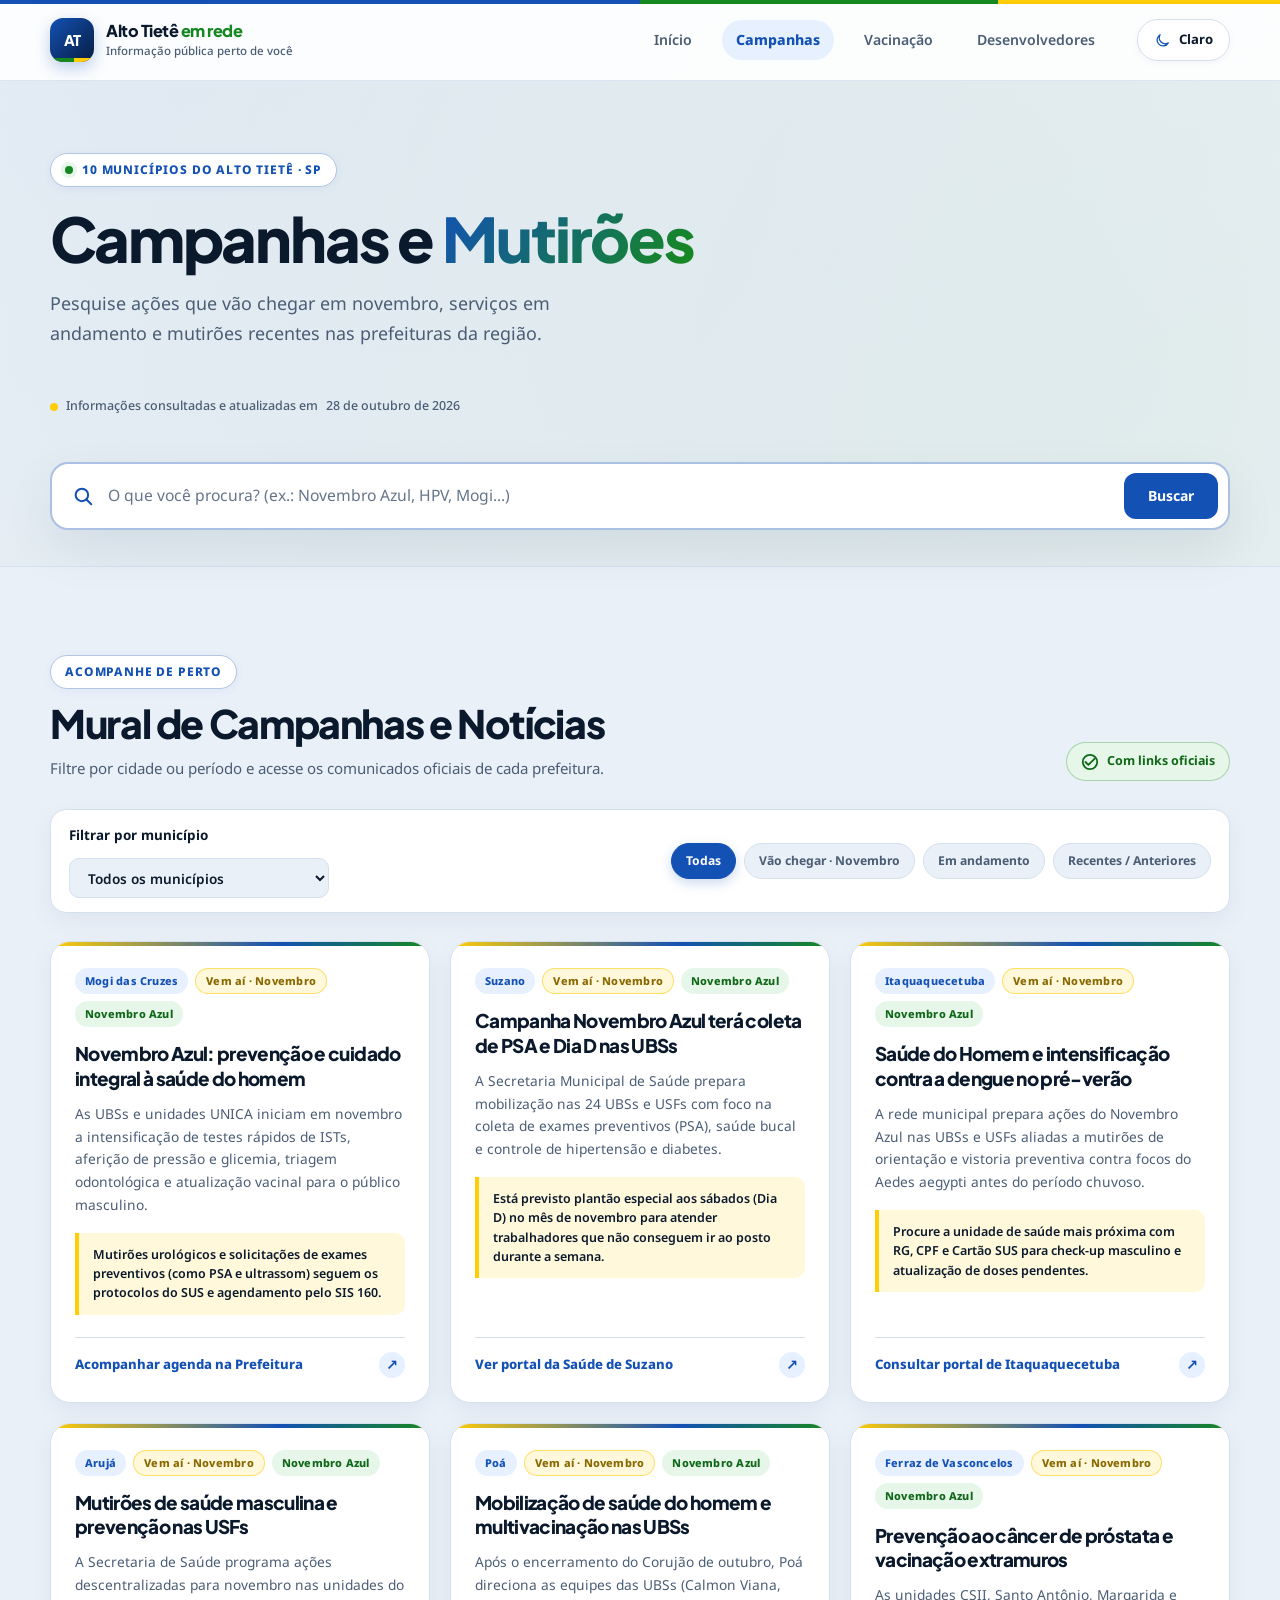
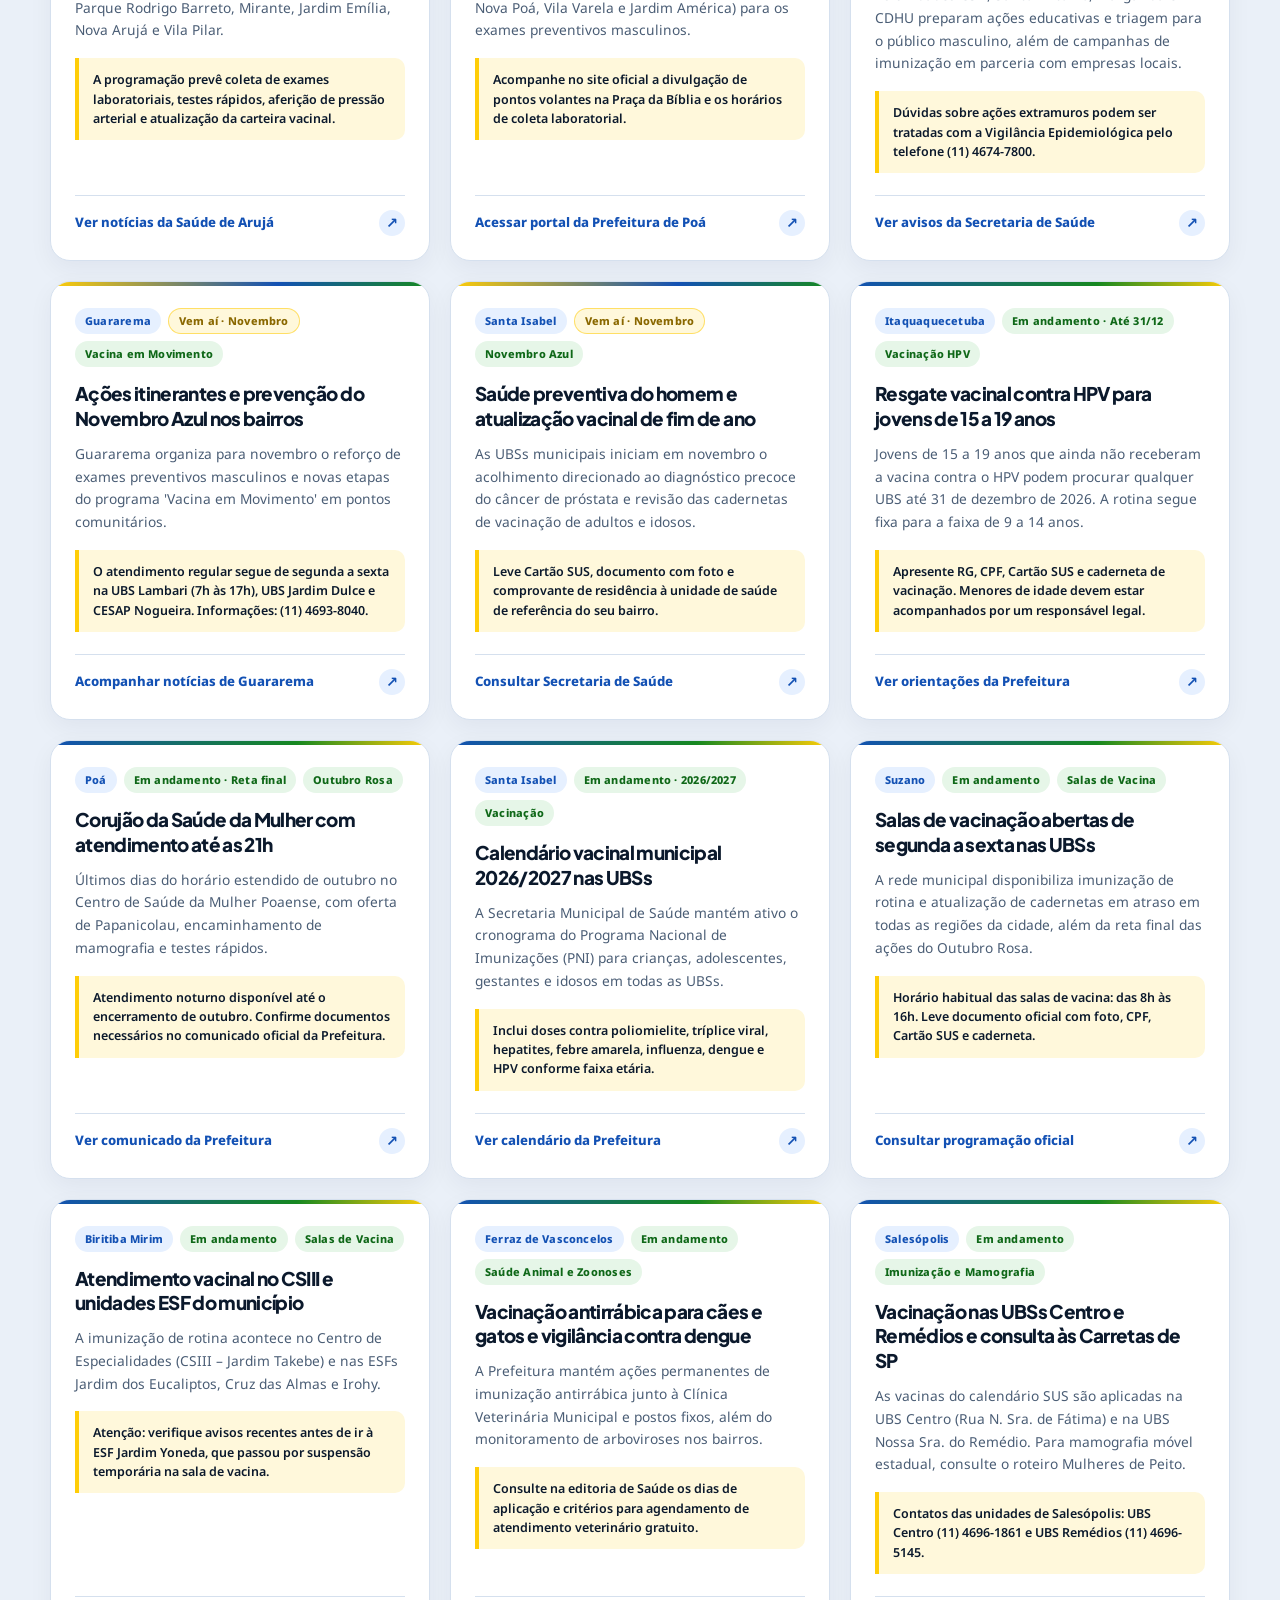
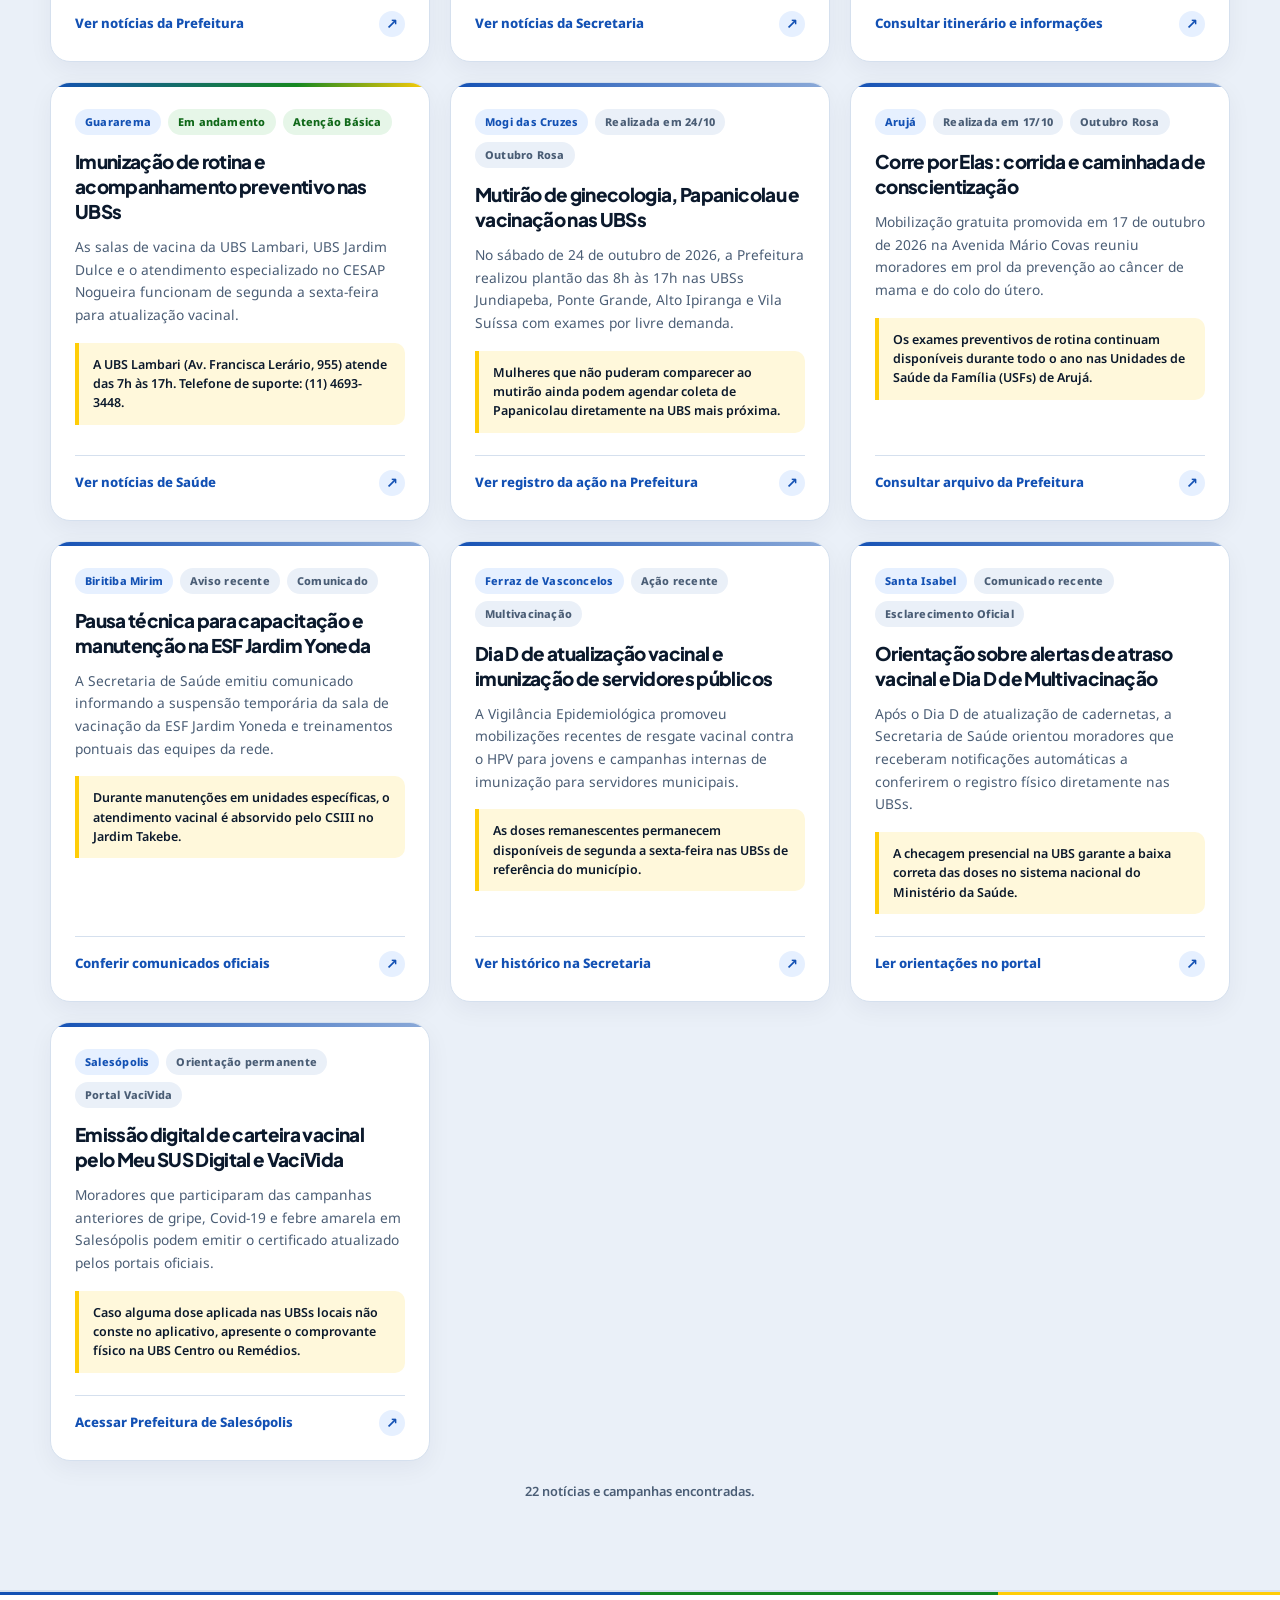
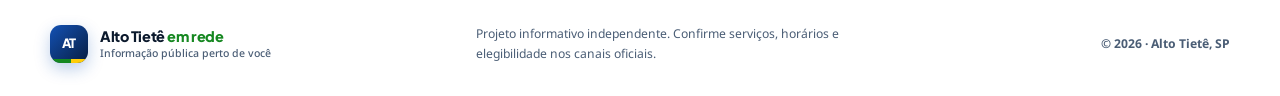
==== campanhas.html @ 2477c033 "Melhorias no projeto de estrutura, visual e responsividade." ====
<!DOCTYPE html>
<html lang="pt-BR">
<head>
    <meta charset="UTF-8">
    <meta name="viewport" content="width=device-width, initial-scale=1.0">
    <meta name="theme-color" content="#0c326f">
    <meta name="description" content="Consulte campanhas de saúde, mutirões, Novembro Azul, Outubro Rosa e serviços públicos nos 10 municípios do Alto Tietê.">
    <meta property="og:type" content="website">
    <meta property="og:locale" content="pt_BR">
    <meta property="og:site_name" content="Alto Tietê em Rede">
    <meta property="og:title" content="Campanhas e Mutirões | Alto Tietê em Rede">
    <meta property="og:description" content="Consulte campanhas de saúde, mutirões, Novembro Azul, Outubro Rosa e serviços públicos nos 10 municípios do Alto Tietê.">
    <meta name="twitter:card" content="summary">
    <title>Campanhas | Alto Tietê em Rede</title>
    <link rel="icon" type="image/svg+xml" href="favicon.svg">
    <link rel="preconnect" href="https://fonts.googleapis.com">
    <link rel="preconnect" href="https://fonts.gstatic.com" crossorigin>
    <link href="https://fonts.googleapis.com/css2?family=Noto+Sans:wght@400;500;600;700&family=Plus+Jakarta+Sans:wght@600;700;800&display=swap" rel="stylesheet">
    <link rel="stylesheet" href="styles.css">
    <script src="script.js" defer></script>
</head>
<body>
    <a class="skip-link" href="#conteudo">Pular para o conteúdo</a>
    <header class="site-header">
        <div class="header-inner page-width">
            <a class="brand" href="index.html" aria-label="Alto Tietê em Rede, página inicial">
                <span class="brand-mark" aria-hidden="true">AT</span>
                <span class="brand-copy">
                    <strong>Alto Tietê <span>em rede</span></strong>
                    <small>Informação pública perto de você</small>
                </span>
            </a>

            <nav class="main-nav" aria-label="Navegação principal">
                <a href="index.html">Início</a>
                <a href="campanhas.html" class="is-current" aria-current="page">Campanhas</a>
                <a href="vacinacao.html">Vacinação</a>
                <a href="desenvolvedores.html">Desenvolvedores</a>
            </nav>

            <button class="theme-toggle" id="theme-toggle" type="button" aria-label="Ativar tema escuro">
                <svg class="theme-icon theme-icon--moon" viewBox="0 0 24 24" aria-hidden="true">
                    <path d="M20.2 15.4A8.5 8.5 0 0 1 8.6 3.8 8.5 8.5 0 1 0 20.2 15.4Z"></path>
                </svg>
                <svg class="theme-icon theme-icon--sun" viewBox="0 0 24 24" aria-hidden="true">
                    <circle cx="12" cy="12" r="4"></circle>
                    <path d="M12 2v2m0 16v2M4.93 4.93l1.42 1.42m11.3 11.3 1.42 1.42M2 12h2m16 0h2M4.93 19.07l1.42-1.42m11.3-11.3 1.42-1.42"></path>
                </svg>
                <span class="theme-toggle__label">Tema</span>
            </button>
        </div>
    </header>

    <main id="conteudo">
        <section class="dev-hero page-width" aria-labelledby="campaigns-page-title">
            <div class="dev-hero__inner">
                <p class="eyebrow"><span class="status-dot"></span> 10 Municípios do Alto Tietê · SP</p>
                <h1 id="campaigns-page-title">Campanhas e <span>Mutirões</span></h1>
                <p class="hero-description">
                    Pesquise ações que vão chegar em novembro, serviços em andamento e mutirões recentes nas prefeituras da região.
                </p>
                <p class="source-date">Informações consultadas e atualizadas em <time datetime="2026-10-28">28 de outubro de 2026</time></p>
            </div>
        </section>

        <section class="search-section page-width" aria-label="Buscar campanhas e serviços">
            <form class="search-form" id="campaign-search-form" role="search">
                <label class="sr-only" for="campaign-search">O que você procura?</label>
                <span class="search-form__icon" aria-hidden="true">
                    <svg viewBox="0 0 24 24">
                        <circle cx="10.8" cy="10.8" r="6.8"></circle>
                        <path d="m16 16 5 5"></path>
                    </svg>
                </span>
                <input id="campaign-search" name="q" type="search" placeholder="O que você procura? (ex.: Novembro Azul, HPV, Mogi...)" autocomplete="off">
                <button type="submit">Buscar</button>
            </form>
        </section>

        <section class="campaigns-section" id="campanhas" aria-labelledby="campaigns-title">
            <div class="page-width">
                <header class="section-heading">
                    <div>
                        <p class="eyebrow">Acompanhe de perto</p>
                        <h2 id="campaigns-title">Mural de Campanhas e Notícias</h2>
                        <p class="section-description">Filtre por cidade ou período e acesse os comunicados oficiais de cada prefeitura.</p>
                    </div>
                    <span class="verified-note">
                        <svg viewBox="0 0 20 20" aria-hidden="true"><path d="m5 10 3.2 3.2L15.5 6"></path><circle cx="10" cy="10" r="8"></circle></svg>
                        Com links oficiais
                    </span>
                </header>

                <div class="city-filter">
                    <div class="city-filter__select-group">
                        <label for="city-filter">Filtrar por município</label>
                        <select id="city-filter" name="municipio">
                            <option value="todas">Todos os municípios</option>
                            <option value="aruja">Arujá</option>
                            <option value="biritiba">Biritiba Mirim</option>
                            <option value="ferraz">Ferraz de Vasconcelos</option>
                            <option value="guararema">Guararema</option>
                            <option value="itaqua">Itaquaquecetuba</option>
                            <option value="mogi">Mogi das Cruzes</option>
                            <option value="poa">Poá</option>
                            <option value="salesopolis">Salesópolis</option>
                            <option value="santa-isabel">Santa Isabel</option>
                            <option value="suzano">Suzano</option>
                        </select>
                    </div>

                    <div class="status-filter" role="group" aria-label="Filtrar por período da notícia">
                        <button type="button" class="status-pill is-active" data-status="todas" aria-pressed="true">Todas</button>
                        <button type="button" class="status-pill" data-status="proxima" aria-pressed="false">Vão chegar · Novembro</button>
                        <button type="button" class="status-pill" data-status="vigente" aria-pressed="false">Em andamento</button>
                        <button type="button" class="status-pill" data-status="recente" aria-pressed="false">Recentes / Anteriores</button>
                    </div>
                </div>

                <div class="campaign-grid" id="campaign-grid" aria-live="polite"></div>
                <p class="results-count" id="results-count" aria-live="polite"></p>
            </div>
        </section>
    </main>

    <footer class="site-footer">
        <div class="page-width footer-inner">
            <a class="brand brand--footer" href="index.html" aria-label="Alto Tietê em Rede, início">
                <span class="brand-mark" aria-hidden="true">AT</span>
                <span class="brand-copy">
                    <strong>Alto Tietê <span>em rede</span></strong>
                    <small>Informação pública perto de você</small>
                </span>
            </a>
            <p>Projeto informativo independente. Confirme serviços, horários e elegibilidade nos canais oficiais.</p>
            <span class="footer-year">© 2026 · Alto Tietê, SP</span>
        </div>
    </footer>
</body>
</html>
---- styles.css ----
:root {
    color-scheme: light;
    /* Paleta Gov.br + Cores do Brasil (Modo Claro) */
    --page: #f4f7fb;
    --surface: #ffffff;
    --surface-soft: #eaf0f8;
    --surface-tint: #edf4fc;
    --text: #0b192c;
    --muted: #4a5d75;
    --line: #d5e0ee;

    /* Azul Gov.br / Brasil */
    --brand: #1351b4;
    --brand-strong: #071d41;
    --brand-hover: #0c326f;
    --brand-soft: #e6f0ff;

    /* Verde Brasil */
    --success: #168821;
    --success-strong: #0f6818;
    --success-soft: #e6f6e8;

    /* Amarelo-Ouro Brasil */
    --accent: #ffcd07;
    --accent-strong: #d9ac00;
    --accent-soft: #fff8db;

    --shadow: 0 20px 50px rgba(7, 29, 65, 0.08);
    --small-shadow: 0 8px 24px rgba(7, 29, 65, 0.05);
    --card-hover-shadow: 0 18px 38px rgba(19, 81, 180, 0.13);
    --radius: 20px;
    --radius-sm: 12px;
}

:root[data-theme="dark"] {
    color-scheme: dark;
    /* Paleta Gov.br + Cores do Brasil (Modo Escuro) */
    --page: #071120;
    --surface: #0e1e36;
    --surface-soft: #132744;
    --surface-tint: #152c4e;
    --text: #f0f5fc;
    --muted: #a9bbd3;
    --line: #233b5e;

    --brand: #6ca6ff;
    --brand-strong: #cfe2ff;
    --brand-hover: #8bb8ff;
    --brand-soft: #19335a;

    --success: #4ade80;
    --success-strong: #86efac;
    --success-soft: #133926;

    --accent: #ffd83d;
    --accent-strong: #ffe57f;
    --accent-soft: #382f10;

    --shadow: 0 22px 55px rgba(0, 0, 0, 0.38);
    --small-shadow: 0 10px 28px rgba(0, 0, 0, 0.25);
    --card-hover-shadow: 0 18px 40px rgba(0, 0, 0, 0.45);
}

@media (prefers-color-scheme: dark) {
    :root:not([data-theme="light"]) {
        color-scheme: dark;
        --page: #071120;
        --surface: #0e1e36;
        --surface-soft: #132744;
        --surface-tint: #152c4e;
        --text: #f0f5fc;
        --muted: #a9bbd3;
        --line: #233b5e;

        --brand: #6ca6ff;
        --brand-strong: #cfe2ff;
        --brand-hover: #8bb8ff;
        --brand-soft: #19335a;

        --success: #4ade80;
        --success-strong: #86efac;
        --success-soft: #133926;

        --accent: #ffd83d;
        --accent-strong: #ffe57f;
        --accent-soft: #382f10;

        --shadow: 0 22px 55px rgba(0, 0, 0, 0.38);
        --small-shadow: 0 10px 28px rgba(0, 0, 0, 0.25);
        --card-hover-shadow: 0 18px 40px rgba(0, 0, 0, 0.45);
    }
}

* {
    box-sizing: border-box;
}

html {
    scroll-behavior: smooth;
    scroll-padding-top: 6rem;
}

body {
    margin: 0;
    background:
        radial-gradient(circle at 12% 0%, color-mix(in srgb, var(--brand) 7%, transparent), transparent 38%),
        radial-gradient(circle at 88% 8%, color-mix(in srgb, var(--success) 6%, transparent), transparent 34%),
        var(--page);
    color: var(--text);
    font-family: "Noto Sans", system-ui, -apple-system, BlinkMacSystemFont, "Segoe UI", sans-serif;
    line-height: 1.65;
    transition: background-color 0.25s ease, color 0.25s ease;
}

button,
a {
    -webkit-tap-highlight-color: transparent;
}

a {
    color: inherit;
    text-decoration: none;
}

button,
input,
select {
    font: inherit;
}

a:focus-visible,
button:focus-visible,
select:focus-visible,
input:focus-visible {
    outline: 3px solid var(--accent);
    outline-offset: 3px;
}

.sr-only {
    position: absolute;
    width: 1px;
    height: 1px;
    padding: 0;
    margin: -1px;
    overflow: hidden;
    clip: rect(0, 0, 0, 0);
    white-space: nowrap;
    border: 0;
}

.page-width {
    width: min(1180px, calc(100% - 48px));
    margin-inline: auto;
}

.skip-link {
    position: fixed;
    top: 14px;
    left: 14px;
    z-index: 100;
    padding: 10px 16px;
    transform: translateY(-180%);
    border-radius: 10px;
    background: var(--brand);
    color: #ffffff;
    font-weight: 700;
    box-shadow: var(--small-shadow);
    transition: transform 0.2s ease;
}

.skip-link:focus {
    transform: translateY(0);
}

/* ==========================================================================
   CABEÇALHO INSTITUCIONAL MODERNO (PADRÃO GOV.BR + CORES DO BRASIL)
   ========================================================================== */
.site-header {
    position: sticky;
    top: 0;
    z-index: 30;
    border-bottom: 1px solid color-mix(in srgb, var(--line) 85%, transparent);
    background: color-mix(in srgb, var(--surface) 88%, transparent);
    backdrop-filter: blur(16px);
}

.site-header::before {
    position: absolute;
    inset: 0 0 auto;
    height: 4px;
    background: linear-gradient(
        90deg,
        #1351b4 0%,
        #1351b4 50%,
        #168821 50%,
        #168821 78%,
        #ffcd07 78%,
        #ffcd07 100%
    );
    content: "";
}

.header-inner {
    min-height: 80px;
    display: flex;
    align-items: center;
    justify-content: space-between;
    gap: 28px;
}

.brand {
    display: inline-flex;
    align-items: center;
    gap: 12px;
    flex: 0 0 auto;
}

.brand-mark {
    position: relative;
    display: grid;
    width: 44px;
    height: 44px;
    place-items: center;
    border-radius: 13px;
    background: linear-gradient(135deg, #1351b4 0%, #071d41 100%);
    color: #ffffff;
    font-family: "Plus Jakarta Sans", "Noto Sans", sans-serif;
    font-size: 0.92rem;
    font-weight: 800;
    letter-spacing: -0.05em;
    box-shadow: 0 6px 16px rgba(19, 81, 180, 0.28);
    overflow: hidden;
}

.brand-mark::after {
    position: absolute;
    inset: auto 0 0 0;
    height: 4px;
    background: linear-gradient(90deg, #168821 0 55%, #ffcd07 55% 100%);
    content: "";
}

.brand-copy {
    display: grid;
    line-height: 1.28;
}

.brand-copy strong {
    font-family: "Plus Jakarta Sans", "Noto Sans", sans-serif;
    font-size: 1.02rem;
    font-weight: 800;
    letter-spacing: -0.03em;
    color: var(--text);
}

.brand-copy strong span {
    color: var(--success);
}

.brand-copy small {
    margin-top: 2px;
    color: var(--muted);
    font-size: 0.72rem;
    font-weight: 500;
}

.main-nav {
    display: flex;
    align-items: center;
    justify-content: center;
    gap: clamp(8px, 2vw, 16px);
    margin-left: auto;
}

.main-nav a {
    padding: 8px 14px;
    border-radius: 999px;
    color: var(--muted);
    font-size: 0.88rem;
    font-weight: 600;
    transition: color 0.2s ease, background-color 0.2s ease;
}

.main-nav a:hover {
    color: var(--brand);
    background: var(--brand-soft);
}

.theme-toggle {
    display: inline-flex;
    align-items: center;
    justify-content: center;
    gap: 8px;
    min-height: 42px;
    padding: 0 16px;
    border: 1px solid var(--line);
    border-radius: 999px;
    background: var(--surface);
    color: var(--text);
    cursor: pointer;
    font-size: 0.82rem;
    font-weight: 700;
    box-shadow: 0 2px 8px rgba(7, 29, 65, 0.04);
    transition: border-color 0.2s ease, transform 0.2s ease, background-color 0.2s ease;
}

.theme-toggle:hover {
    transform: translateY(-1px);
    border-color: var(--brand);
    background: var(--brand-soft);
}

.theme-icon {
    width: 17px;
    height: 17px;
    fill: none;
    stroke: currentColor;
    stroke-linecap: round;
    stroke-linejoin: round;
    stroke-width: 1.8;
}

.theme-icon--sun {
    display: none;
    color: var(--accent);
}

.theme-icon--moon {
    color: var(--brand);
}

:root[data-theme="dark"] .theme-icon--sun {
    display: block;
}

:root[data-theme="dark"] .theme-icon--moon {
    display: none;
}

@media (prefers-color-scheme: dark) {
    :root:not([data-theme="light"]) .theme-icon--sun {
        display: block;
    }

    :root:not([data-theme="light"]) .theme-icon--moon {
        display: none;
    }
}

/* ==========================================================================
   HERO E PAINEL REGIONAL INTERATIVO
   ========================================================================== */
.hero {
    display: grid;
    grid-template-columns: minmax(0, 1.12fr) minmax(340px, 0.88fr);
    align-items: center;
    gap: clamp(36px, 6vw, 76px);
    padding-block: clamp(48px, 7vw, 84px) clamp(36px, 5vw, 56px);
}

.hero-copy {
    max-width: 640px;
}

.eyebrow {
    display: inline-flex;
    align-items: center;
    gap: 9px;
    margin: 0 0 18px;
    padding: 6px 14px;
    border: 1px solid color-mix(in srgb, var(--brand) 18%, var(--line));
    border-radius: 999px;
    background: var(--surface);
    color: var(--brand);
    font-size: 0.75rem;
    font-weight: 800;
    letter-spacing: 0.07em;
    text-transform: uppercase;
    box-shadow: 0 2px 10px rgba(19, 81, 180, 0.06);
}

.status-dot {
    width: 8px;
    height: 8px;
    flex: 0 0 auto;
    border-radius: 50%;
    background: var(--success);
    box-shadow: 0 0 0 4px var(--success-soft);
}

h1,
h2,
h3,
p {
    margin-top: 0;
}

h1,
h2,
h3 {
    font-family: "Plus Jakarta Sans", "Noto Sans", sans-serif;
    letter-spacing: -0.035em;
}

h1 {
    max-width: 650px;
    margin-bottom: 18px;
    font-size: clamp(2.35rem, 4.8vw, 3.85rem);
    font-weight: 800;
    line-height: 1.08;
    color: var(--text);
}

h1 span {
    background: linear-gradient(125deg, var(--brand) 0%, var(--success) 95%);
    -webkit-background-clip: text;
    background-clip: text;
    color: transparent;
}

.hero-description {
    max-width: 560px;
    margin-bottom: 28px;
    color: var(--muted);
    font-size: clamp(1rem, 1.4vw, 1.12rem);
    line-height: 1.65;
}

.hero-actions {
    display: flex;
    flex-wrap: wrap;
    align-items: center;
    gap: 14px;
}

.button {
    display: inline-flex;
    min-height: 48px;
    align-items: center;
    justify-content: center;
    gap: 10px;
    padding: 0 22px;
    border-radius: 999px;
    font-size: 0.9rem;
    font-weight: 700;
    transition: transform 0.2s ease, background-color 0.2s ease, box-shadow 0.2s ease, border-color 0.2s ease;
}

.button:hover {
    transform: translateY(-2px);
}

.button--primary {
    background: linear-gradient(135deg, #1351b4 0%, #0c326f 100%);
    color: #ffffff;
    box-shadow: 0 10px 24px rgba(19, 81, 180, 0.25);
}

.button--primary:hover {
    background: linear-gradient(135deg, #0c326f 0%, #071d41 100%);
    box-shadow: 0 14px 28px rgba(19, 81, 180, 0.34);
}

.button--secondary {
    border: 1px solid var(--line);
    background: var(--surface);
    color: var(--brand);
}

.button--secondary:hover {
    border-color: var(--brand);
    background: var(--brand-soft);
}

.button svg,
.text-link svg {
    width: 18px;
    height: 18px;
    fill: none;
    stroke: currentColor;
    stroke-linecap: round;
    stroke-linejoin: round;
    stroke-width: 2;
}

.source-date {
    display: inline-flex;
    align-items: center;
    gap: 8px;
    margin: 20px 0 0;
    color: var(--muted);
    font-size: 0.78rem;
    font-weight: 500;
}

.source-date::before {
    width: 8px;
    height: 8px;
    border-radius: 50%;
    background: var(--accent);
    content: "";
}

.hero-panel {
    position: relative;
    isolation: isolate;
    overflow: hidden;
    padding: clamp(24px, 3.5vw, 34px);
    border: 1px solid color-mix(in srgb, var(--brand) 20%, var(--line));
    border-radius: 26px;
    background:
        radial-gradient(ellipse at 100% 0%, color-mix(in srgb, var(--brand) 14%, transparent), transparent 55%),
        radial-gradient(ellipse at 0% 100%, color-mix(in srgb, var(--success) 12%, transparent), transparent 50%),
        var(--surface);
    box-shadow: var(--shadow);
}

.hero-panel::before {
    position: absolute;
    inset: 0 0 auto;
    height: 5px;
    background: linear-gradient(90deg, #1351b4 0 45%, #168821 45% 75%, #ffcd07 75% 100%);
    content: "";
}

.hero-panel__top {
    display: flex;
    align-items: center;
    justify-content: space-between;
    gap: 14px;
}

.panel-icon,
.reminder-icon {
    display: grid;
    width: 46px;
    height: 46px;
    flex: 0 0 auto;
    place-items: center;
    border-radius: 14px;
    background: var(--brand-soft);
    color: var(--brand);
}

.panel-icon svg,
.reminder-icon svg {
    width: 22px;
    height: 22px;
    fill: none;
    stroke: currentColor;
    stroke-linecap: round;
    stroke-linejoin: round;
    stroke-width: 1.8;
}

.live-label {
    display: inline-flex;
    align-items: center;
    gap: 8px;
    padding: 5px 12px;
    border-radius: 999px;
    background: var(--success-soft);
    color: var(--success-strong);
    font-size: 0.73rem;
    font-weight: 700;
}

:root[data-theme="dark"] .live-label {
    color: var(--success);
}

@media (prefers-color-scheme: dark) {
    :root:not([data-theme="light"]) .live-label {
        color: var(--success);
    }
}

.live-label .status-dot {
    width: 7px;
    height: 7px;
    box-shadow: none;
}

.hero-panel__title {
    margin: 22px 0 6px;
    font-family: "Plus Jakarta Sans", "Noto Sans", sans-serif;
    font-size: 1.42rem;
    font-weight: 800;
    letter-spacing: -0.03em;
}

.hero-panel__text {
    margin-bottom: 18px;
    color: var(--muted);
    font-size: 0.87rem;
    line-height: 1.55;
}

.region-tags {
    display: flex;
    flex-wrap: wrap;
    gap: 8px;
}

.region-tag {
    padding: 7px 13px;
    border: 1px solid var(--line);
    border-radius: 999px;
    background: var(--surface);
    color: var(--text);
    cursor: pointer;
    font-size: 0.74rem;
    font-weight: 700;
    transition: all 0.18s ease;
}

.region-tag:hover {
    border-color: var(--brand);
    background: var(--brand-soft);
    color: var(--brand);
    transform: translateY(-1px);
}

.region-tag.is-active {
    border-color: var(--brand);
    background: var(--brand);
    color: #ffffff;
    box-shadow: 0 4px 12px rgba(19, 81, 180, 0.25);
}

.hero-panel__footnote {
    margin: 18px 0 0;
    padding-top: 14px;
    border-top: 1px dashed var(--line);
    color: var(--muted);
    font-size: 0.73rem;
}

/* ==========================================================================
   BARRA DE BUSCA MODERNA (ESTILO PORTAL GOV.BR)
   ========================================================================== */
.search-section {
    position: relative;
    z-index: 5;
    margin-bottom: 36px;
}

.search-form {
    display: flex;
    align-items: center;
    gap: 12px;
    padding: 8px 10px 8px 20px;
    border: 2px solid color-mix(in srgb, var(--brand) 22%, var(--line));
    border-radius: 18px;
    background: var(--surface);
    box-shadow: var(--shadow);
    transition: border-color 0.2s ease, box-shadow 0.2s ease;
}

.search-form:focus-within {
    border-color: var(--brand);
    box-shadow: 0 12px 34px rgba(19, 81, 180, 0.16);
}

.search-form__icon {
    display: grid;
    place-items: center;
    color: var(--brand);
    flex: 0 0 auto;
}

.search-form__icon svg {
    width: 22px;
    height: 22px;
    fill: none;
    stroke: currentColor;
    stroke-linecap: round;
    stroke-width: 2.2;
}

.search-form input {
    width: 100%;
    min-width: 0;
    min-height: 48px;
    border: 0;
    outline: 0;
    background: transparent;
    color: var(--text);
    font-size: 0.98rem;
}

.search-form input::placeholder {
    color: var(--muted);
    opacity: 0.85;
}

.search-form button {
    display: inline-flex;
    align-items: center;
    justify-content: center;
    min-height: 46px;
    padding: 0 24px;
    border: 0;
    border-radius: 12px;
    background: var(--brand);
    color: #ffffff;
    cursor: pointer;
    font-size: 0.88rem;
    font-weight: 700;
    transition: background-color 0.2s ease, transform 0.2s ease;
}

.search-form button:hover {
    background: var(--brand-hover);
    transform: translateY(-1px);
}

/* ==========================================================================
   SEÇÃO DE CAMPANHAS E CARTÕES
   ========================================================================== */
.campaigns-section {
    padding-block: clamp(56px, 7vw, 88px);
    border-top: 1px solid var(--line);
    border-bottom: 1px solid var(--line);
    background: var(--surface-soft);
}

.section-heading {
    display: flex;
    align-items: flex-end;
    justify-content: space-between;
    gap: 28px;
    margin-bottom: 28px;
}

.section-heading .eyebrow,
.sources-inner .eyebrow,
.vaccine-copy .eyebrow {
    margin-bottom: 12px;
}

.section-heading h2,
.vaccine-copy h2,
.sources-inner h2 {
    margin-bottom: 10px;
    font-size: clamp(1.75rem, 3.4vw, 2.45rem);
    font-weight: 800;
    line-height: 1.16;
}

.section-description {
    max-width: 640px;
    margin-bottom: 0;
    color: var(--muted);
    font-size: 0.94rem;
}

.verified-note {
    display: inline-flex;
    align-items: center;
    gap: 8px;
    flex: 0 0 auto;
    padding: 8px 14px;
    border: 1px solid color-mix(in srgb, var(--success) 30%, transparent);
    border-radius: 999px;
    background: var(--success-soft);
    color: var(--success-strong);
    font-size: 0.78rem;
    font-weight: 700;
}

:root[data-theme="dark"] .verified-note {
    color: var(--success);
}

@media (prefers-color-scheme: dark) {
    :root:not([data-theme="light"]) .verified-note {
        color: var(--success);
    }
}

.verified-note svg {
    width: 18px;
    height: 18px;
    fill: none;
    stroke: currentColor;
    stroke-linecap: round;
    stroke-linejoin: round;
    stroke-width: 2;
}

.city-filter {
    display: flex;
    flex-wrap: wrap;
    align-items: center;
    justify-content: space-between;
    gap: 16px;
    margin-bottom: 28px;
    padding: 14px 18px;
    border: 1px solid var(--line);
    border-radius: 16px;
    background: var(--surface);
    box-shadow: var(--small-shadow);
}

.city-filter__select-group {
    display: flex;
    flex-wrap: wrap;
    align-items: center;
    gap: 12px;
}

.city-filter label {
    color: var(--text);
    font-size: 0.84rem;
    font-weight: 700;
}

.city-filter select {
    min-width: min(100%, 260px);
    min-height: 40px;
    padding: 0 36px 0 14px;
    border: 1px solid var(--line);
    border-radius: 10px;
    background: var(--surface-soft);
    color: var(--text);
    cursor: pointer;
    font-size: 0.85rem;
    font-weight: 600;
    transition: border-color 0.2s ease;
}

.city-filter select:hover {
    border-color: var(--brand);
}

.status-filter {
    display: flex;
    flex-wrap: wrap;
    align-items: center;
    gap: 8px;
}

.status-pill {
    display: inline-flex;
    align-items: center;
    min-height: 36px;
    padding: 0 14px;
    border: 1px solid var(--line);
    border-radius: 999px;
    background: var(--surface-soft);
    color: var(--muted);
    cursor: pointer;
    font-size: 0.76rem;
    font-weight: 700;
    transition: all 0.18s ease;
}

.status-pill:hover {
    border-color: var(--brand);
    color: var(--brand);
    background: var(--brand-soft);
}

.status-pill.is-active {
    border-color: var(--brand);
    background: var(--brand);
    color: #ffffff;
    box-shadow: 0 4px 12px rgba(19, 81, 180, 0.22);
}

.campaign-grid {
    display: grid;
    grid-template-columns: repeat(3, minmax(0, 1fr));
    align-items: stretch;
    gap: 20px;
}

.campaign-card {
    position: relative;
    overflow: hidden;
    display: flex;
    min-height: 100%;
    flex-direction: column;
    padding: 26px 24px 24px;
    border: 1px solid var(--line);
    border-radius: var(--radius);
    background: var(--surface);
    box-shadow: var(--small-shadow);
    animation: card-enter 0.24s ease both;
    transition: transform 0.22s ease, box-shadow 0.22s ease, border-color 0.22s ease;
}

.campaign-card::before {
    position: absolute;
    inset: 0 0 auto;
    height: 4px;
    background: linear-gradient(90deg, var(--brand) 0%, var(--success) 65%, var(--accent) 100%);
    content: "";
}

.campaign-card[data-status="proxima"]::before {
    background: linear-gradient(90deg, var(--accent) 0%, var(--brand) 60%, var(--success) 100%);
}

.campaign-card[data-status="recente"]::before {
    background: linear-gradient(90deg, var(--brand) 0%, color-mix(in srgb, var(--brand) 38%, var(--line)) 100%);
}

.campaign-card:hover {
    transform: translateY(-4px);
    border-color: color-mix(in srgb, var(--brand) 45%, var(--line));
    box-shadow: var(--card-hover-shadow);
}

@keyframes card-enter {
    from {
        opacity: 0;
        transform: translateY(8px);
    }

    to {
        opacity: 1;
        transform: translateY(0);
    }
}

.card-meta {
    display: flex;
    flex-wrap: wrap;
    align-items: center;
    gap: 7px;
    margin-bottom: 14px;
}

.card-city,
.card-category,
.card-status {
    display: inline-flex;
    align-items: center;
    min-height: 26px;
    padding: 0 10px;
    border-radius: 999px;
    font-size: 0.68rem;
    font-weight: 800;
    letter-spacing: 0.02em;
}

.card-city {
    background: var(--brand-soft);
    color: var(--brand);
}

.card-category--active {
    background: var(--success-soft);
    color: var(--success-strong);
}

:root[data-theme="dark"] .card-category--active {
    color: var(--success);
}

@media (prefers-color-scheme: dark) {
    :root:not([data-theme="light"]) .card-category--active {
        color: var(--success);
    }
}

.card-category--official {
    background: var(--surface-soft);
    color: var(--muted);
}

.card-status--proxima {
    background: var(--accent-soft);
    color: #8a6800;
    border: 1px solid color-mix(in srgb, var(--accent) 55%, transparent);
}

:root[data-theme="dark"] .card-status--proxima {
    color: var(--accent);
}

@media (prefers-color-scheme: dark) {
    :root:not([data-theme="light"]) .card-status--proxima {
        color: var(--accent);
    }
}

.card-status--vigente {
    background: var(--success-soft);
    color: var(--success-strong);
}

:root[data-theme="dark"] .card-status--vigente {
    color: var(--success);
}

@media (prefers-color-scheme: dark) {
    :root:not([data-theme="light"]) .card-status--vigente {
        color: var(--success);
    }
}

.card-status--recente {
    background: var(--surface-soft);
    color: var(--muted);
}

.campaign-card h3 {
    margin-bottom: 12px;
    color: var(--text);
    font-size: 1.18rem;
    font-weight: 800;
    line-height: 1.32;
}

.campaign-card__summary {
    margin-bottom: 16px;
    color: var(--muted);
    font-size: 0.86rem;
    line-height: 1.65;
}

.campaign-card__detail {
    margin: 0 0 22px;
    padding: 12px 14px;
    border-left: 4px solid var(--accent);
    border-radius: 0 10px 10px 0;
    background: var(--accent-soft);
    color: var(--text);
    font-size: 0.78rem;
    font-weight: 600;
    line-height: 1.55;
}

.campaign-card__link {
    display: inline-flex;
    align-items: center;
    justify-content: space-between;
    gap: 8px;
    width: 100%;
    margin-top: auto;
    padding-top: 14px;
    border-top: 1px solid var(--line);
    color: var(--brand);
    font-size: 0.82rem;
    font-weight: 800;
    transition: color 0.2s ease;
}

.campaign-card__link:hover {
    color: var(--brand-hover);
}

.campaign-card__link span {
    display: inline-grid;
    width: 26px;
    height: 26px;
    place-items: center;
    border-radius: 50%;
    background: var(--brand-soft);
    font-size: 0.9rem;
    transition: transform 0.2s ease, background-color 0.2s ease, color 0.2s ease;
}

.campaign-card:hover .campaign-card__link span {
    transform: translate(2px, -2px);
    background: var(--brand);
    color: #ffffff;
}

.results-count {
    margin: 20px 2px 0;
    color: var(--muted);
    font-size: 0.8rem;
    font-weight: 600;
    text-align: center;
}

/* ==========================================================================
   SEÇÃO DE VACINAÇÃO (DESTAQUE SUS / MINISTÉRIO DA SAÚDE)
   ========================================================================== */
.vaccine-section {
    display: grid;
    grid-template-columns: minmax(0, 1.1fr) minmax(300px, 0.9fr);
    align-items: center;
    gap: clamp(32px, 6vw, 72px);
    padding-block: clamp(64px, 8vw, 100px);
}

.vaccine-copy {
    max-width: 650px;
}

.vaccine-copy > p:not(.eyebrow) {
    max-width: 600px;
    margin-bottom: 24px;
    color: var(--muted);
    font-size: 0.96rem;
}

.text-link {
    display: inline-flex;
    align-items: center;
    gap: 10px;
    padding: 12px 20px;
    border-radius: 999px;
    background: var(--brand-soft);
    color: var(--brand);
    font-size: 0.86rem;
    font-weight: 800;
    transition: background-color 0.2s ease, color 0.2s ease, transform 0.2s ease;
}

.text-link:hover {
    background: var(--brand);
    color: #ffffff;
    transform: translateY(-2px);
}

.vaccine-reminder {
    position: relative;
    overflow: hidden;
    display: flex;
    align-items: flex-start;
    gap: 16px;
    padding: 28px 26px;
    border: 1px solid color-mix(in srgb, var(--success) 28%, var(--line));
    border-radius: 22px;
    background:
        radial-gradient(circle at 100% 0%, color-mix(in srgb, var(--accent) 18%, transparent), transparent 55%),
        var(--surface);
    box-shadow: var(--small-shadow);
}

.vaccine-reminder::before {
    position: absolute;
    inset: 0 auto 0 0;
    width: 5px;
    background: linear-gradient(180deg, #168821 0%, #ffcd07 55%, #1351b4 100%);
    content: "";
}

.vaccine-reminder .reminder-icon {
    background: var(--success-soft);
    color: var(--success);
}

.vaccine-reminder > div > strong {
    display: block;
    margin: 2px 0 8px;
    font-family: "Plus Jakarta Sans", "Noto Sans", sans-serif;
    font-size: 1.04rem;
    font-weight: 800;
    letter-spacing: -0.02em;
    color: var(--text);
}

.vaccine-reminder p {
    margin: 0;
    color: var(--muted);
    font-size: 0.86rem;
    line-height: 1.65;
}

.vaccine-reminder p strong {
    display: inline;
    color: var(--text);
    font-weight: 700;
}

.vaccine-checklist {
    margin: 10px 0 0;
    padding-left: 18px;
    color: var(--muted);
    font-size: 0.84rem;
    line-height: 1.6;
}

.vaccine-checklist li {
    margin-bottom: 4px;
}

.vaccine-checklist li strong {
    color: var(--text);
}

/* ==========================================================================
   FONTES OFICIAIS
   ========================================================================== */
.sources-section {
    padding-block: clamp(56px, 7vw, 88px);
    border-top: 1px solid var(--line);
    background: var(--surface-soft);
}

.sources-inner {
    display: grid;
    grid-template-columns: minmax(0, 0.82fr) minmax(320px, 1.18fr);
    align-items: start;
    gap: clamp(36px, 6vw, 76px);
}

.sources-inner h2 {
    max-width: 430px;
}

.source-links {
    display: grid;
    grid-template-columns: repeat(2, minmax(0, 1fr));
    gap: 12px;
}

.source-links a {
    display: flex;
    align-items: center;
    justify-content: space-between;
    gap: 14px;
    padding: 14px 16px;
    border: 1px solid var(--line);
    border-radius: 14px;
    background: var(--surface);
    color: var(--text);
    font-size: 0.81rem;
    font-weight: 700;
    box-shadow: 0 2px 8px rgba(7, 29, 65, 0.03);
    transition: border-color 0.2s ease, color 0.2s ease, transform 0.2s ease, box-shadow 0.2s ease;
}

.source-links a:hover {
    transform: translateY(-2px);
    border-color: var(--brand);
    color: var(--brand);
    box-shadow: var(--small-shadow);
}

.source-links a span {
    display: inline-grid;
    width: 24px;
    height: 24px;
    flex: 0 0 auto;
    place-items: center;
    border-radius: 50%;
    background: var(--brand-soft);
    color: var(--brand);
    font-size: 0.85rem;
    transition: background-color 0.2s ease, color 0.2s ease;
}

.source-links a:hover span {
    background: var(--brand);
    color: #ffffff;
}

/* ==========================================================================
   RODAPÉ
   ========================================================================== */
.site-footer {
    position: relative;
    padding-block: 32px;
    border-top: 1px solid var(--line);
    background: var(--surface);
}

.site-footer::before {
    position: absolute;
    inset: 0 0 auto;
    height: 3px;
    background: linear-gradient(90deg, #1351b4 0 50%, #168821 50% 78%, #ffcd07 78% 100%);
    content: "";
}

.footer-inner {
    display: flex;
    align-items: center;
    justify-content: space-between;
    gap: 24px;
}

.brand--footer .brand-mark {
    width: 38px;
    height: 38px;
    border-radius: 11px;
    font-size: 0.8rem;
}

.brand--footer .brand-copy strong {
    font-size: 0.9rem;
}

.brand--footer .brand-copy small {
    font-size: 0.66rem;
}

.footer-inner > p,
.footer-year {
    margin: 0;
    color: var(--muted);
    font-size: 0.76rem;
}

.footer-inner > p {
    max-width: 420px;
}

.footer-year {
    flex: 0 0 auto;
    font-weight: 700;
}

/* ==========================================================================
   PÁGINA DE DESENVOLVEDORES (EQUIPE DE 14 INTEGRANTES)
   ========================================================================== */
.main-nav a.is-current {
    background: var(--brand-soft);
    color: var(--brand);
    font-weight: 800;
}

.dev-hero {
    padding-block: clamp(44px, 6vw, 72px) clamp(28px, 4vw, 44px);
}

.dev-hero__inner {
    max-width: 720px;
}

.team-section {
    padding-block: clamp(48px, 6vw, 84px);
    border-top: 1px solid var(--line);
    background: var(--surface-soft);
}

.team-grid {
    display: grid;
    grid-template-columns: repeat(4, minmax(0, 1fr));
    align-items: stretch;
    gap: 20px;
}

.dev-card {
    position: relative;
    overflow: hidden;
    display: flex;
    flex-direction: column;
    align-items: center;
    text-align: center;
    padding: 28px 20px 22px;
    border: 1px solid var(--line);
    border-radius: var(--radius);
    background: var(--surface);
    box-shadow: var(--small-shadow);
    animation: card-enter 0.24s ease both;
    transition: transform 0.22s ease, box-shadow 0.22s ease, border-color 0.22s ease;
}

.dev-card::before {
    position: absolute;
    inset: 0 0 auto;
    height: 4px;
    background: linear-gradient(90deg, var(--brand) 0%, var(--success) 60%, var(--accent) 100%);
    content: "";
}

.dev-card:hover {
    transform: translateY(-4px);
    border-color: color-mix(in srgb, var(--brand) 45%, var(--line));
    box-shadow: var(--card-hover-shadow);
}

.dev-avatar {
    position: relative;
    display: grid;
    width: 88px;
    height: 88px;
    place-items: center;
    margin-bottom: 14px;
    padding: 3px;
    border-radius: 50%;
    background: linear-gradient(135deg, #1351b4 0%, #168821 60%, #ffcd07 100%);
    box-shadow: 0 8px 20px rgba(19, 81, 180, 0.16);
}

.dev-avatar img {
    position: absolute;
    inset: 3px;
    width: calc(100% - 6px);
    height: calc(100% - 6px);
    border-radius: 50%;
    object-fit: cover;
    background: var(--surface);
    opacity: 0;
    pointer-events: none;
    transition: opacity 0.2s ease;
}

.dev-avatar.has-photo img {
    opacity: 1;
    z-index: 2;
}

.dev-avatar.no-photo img {
    display: none;
}

.dev-avatar__fallback {
    display: grid;
    width: 100%;
    height: 100%;
    place-items: center;
    border-radius: 50%;
    background: var(--surface);
    color: var(--brand);
    font-family: "Plus Jakarta Sans", "Noto Sans", sans-serif;
    font-size: 1.25rem;
    font-weight: 800;
    letter-spacing: -0.03em;
}

.dev-avatar.has-photo .dev-avatar__fallback {
    opacity: 0;
}

.dev-badge {
    display: inline-flex;
    align-items: center;
    min-height: 24px;
    margin-bottom: 10px;
    padding: 0 10px;
    border-radius: 999px;
    background: var(--success-soft);
    color: var(--success-strong);
    font-size: 0.66rem;
    font-weight: 800;
    letter-spacing: 0.03em;
    text-transform: uppercase;
}

:root[data-theme="dark"] .dev-badge {
    color: var(--success);
}

@media (prefers-color-scheme: dark) {
    :root:not([data-theme="light"]) .dev-badge {
        color: var(--success);
    }
}

.dev-name {
    margin: 0 0 6px;
    color: var(--text);
    font-size: 1.06rem;
    font-weight: 800;
    line-height: 1.3;
}

.dev-role {
    margin: 0 0 18px;
    color: var(--muted);
    font-size: 0.8rem;
    line-height: 1.45;
}

.dev-linkedin {
    display: inline-flex;
    align-items: center;
    justify-content: center;
    gap: 8px;
    width: 100%;
    min-height: 40px;
    margin-top: auto;
    padding: 0 14px;
    border: 1px solid color-mix(in srgb, var(--brand) 25%, var(--line));
    border-radius: 12px;
    background: var(--brand-soft);
    color: var(--brand);
    font-size: 0.8rem;
    font-weight: 800;
    transition: background-color 0.2s ease, color 0.2s ease, transform 0.2s ease, border-color 0.2s ease;
}

.dev-linkedin:hover {
    background: var(--brand);
    border-color: var(--brand);
    color: #ffffff;
    transform: translateY(-1px);
}

.linkedin-icon {
    width: 17px;
    height: 17px;
    fill: currentColor;
    flex: 0 0 auto;
}

.dev-linkedin__arrow {
    margin-left: auto;
    font-size: 0.9rem;
}

/* ==========================================================================
   RESPONSIVIDADE (TABLET E MOBILE OTIMIZADO)
   ========================================================================== */
@media (max-width: 1040px) {
    .team-grid {
        grid-template-columns: repeat(3, minmax(0, 1fr));
    }
}

@media (max-width: 960px) {
    .hero {
        grid-template-columns: 1fr;
        gap: 24px;
        padding-block: 32px 24px;
    }

    .hero-copy,
    .hero-panel {
        max-width: 100%;
    }

    .campaign-grid,
    .team-grid {
        grid-template-columns: repeat(2, minmax(0, 1fr));
        gap: 16px;
    }

    .vaccine-section,
    .sources-inner {
        grid-template-columns: 1fr;
        gap: 28px;
    }
}

@media (max-width: 720px) {
    html {
        scroll-padding-top: 6.8rem;
    }

    .page-width {
        width: calc(100% - 28px);
    }

    /* Cabeçalho enxuto no celular: logo + botão de tema + barra de abas em 1 linha */
    .header-inner {
        min-height: auto;
        flex-wrap: wrap;
        gap: 8px;
        padding-block: 8px;
    }

    .brand {
        gap: 9px;
    }

    .brand-mark {
        width: 36px;
        height: 36px;
        border-radius: 10px;
        font-size: 0.8rem;
    }

    .brand-copy strong {
        font-size: 0.92rem;
    }

    .brand-copy small {
        font-size: 0.64rem;
    }

    .theme-toggle {
        min-height: 36px;
        width: 36px;
        padding: 0;
        border-radius: 50%;
    }

    .theme-toggle__label {
        display: none;
    }

    .main-nav {
        order: 3;
        display: flex;
        align-items: center;
        justify-content: space-between;
        width: 100%;
        gap: 4px;
        margin-left: 0;
        padding: 4px;
        border-radius: 11px;
        background: var(--surface-soft);
        border: 1px solid var(--line);
        overflow-x: auto;
        scrollbar-width: none;
    }

    .main-nav::-webkit-scrollbar {
        display: none;
    }

    .main-nav a {
        flex: 1 0 auto;
        display: inline-flex;
        align-items: center;
        justify-content: center;
        min-height: 32px;
        padding: 4px 10px;
        border-radius: 8px;
        font-size: 0.74rem;
        font-weight: 700;
        white-space: nowrap;
        text-align: center;
        color: var(--text);
    }

    .main-nav a.is-current,
    .main-nav a:hover,
    .main-nav a:active {
        background: var(--surface);
        color: var(--brand);
        box-shadow: 0 2px 6px rgba(7, 29, 65, 0.08);
    }

    /* Hero compacto no celular */
    .hero,
    .dev-hero {
        gap: 18px;
        padding-block: 20px 16px;
    }

    .eyebrow {
        margin-bottom: 10px;
        padding: 4px 11px;
        font-size: 0.68rem;
    }

    h1 {
        margin-bottom: 10px;
        font-size: clamp(1.65rem, 6.8vw, 2.15rem);
        line-height: 1.15;
    }

    .hero-description {
        margin-bottom: 16px;
        font-size: 0.9rem;
        line-height: 1.55;
    }

    .hero-actions {
        display: flex;
        flex-wrap: wrap;
        gap: 8px;
    }

    .button {
        flex: 1 1 auto;
        min-height: 42px;
        padding: 0 14px;
        font-size: 0.82rem;
    }

    .source-date {
        margin-top: 12px;
        font-size: 0.72rem;
    }

    /* Painel Regional compacto com cidades deslizáveis em 1 linha */
    .hero-panel {
        padding: 16px;
        border-radius: 18px;
    }

    .panel-icon {
        width: 38px;
        height: 38px;
        border-radius: 11px;
    }

    .hero-panel__title {
        margin: 12px 0 4px;
        font-size: 1.12rem;
    }

    .hero-panel__text {
        margin-bottom: 12px;
        font-size: 0.8rem;
    }

    .region-tags {
        display: flex;
        flex-wrap: nowrap;
        overflow-x: auto;
        gap: 7px;
        margin-inline: -4px;
        padding: 2px 4px 6px;
        -webkit-overflow-scrolling: touch;
        scrollbar-width: none;
    }

    .region-tags::-webkit-scrollbar {
        display: none;
    }

    .region-tag {
        flex: 0 0 auto;
        min-height: 36px;
        padding: 6px 13px;
        border-radius: 999px;
        font-size: 0.76rem;
        white-space: nowrap;
    }

    .hero-panel__footnote {
        margin-top: 10px;
        padding-top: 10px;
        font-size: 0.7rem;
    }

    /* Barra de busca em linha única no celular */
    .search-section {
        margin-bottom: 20px;
    }

    .search-form {
        padding: 5px 6px 5px 12px;
        border-radius: 14px;
        gap: 8px;
    }

    .search-form__icon svg {
        width: 19px;
        height: 19px;
    }

    .search-form input {
        min-height: 40px;
        font-size: 1rem;
    }

    .search-form button {
        min-height: 38px;
        padding: 0 14px;
        border-radius: 10px;
        font-size: 0.8rem;
        flex: 0 0 auto;
    }

    /* Seção de Campanhas e Filtros deslizáveis */
    .campaigns-section,
    .team-section {
        padding-block: 32px 44px;
    }

    .section-heading {
        align-items: flex-start;
        flex-direction: column;
        gap: 8px;
        margin-bottom: 16px;
    }

    .section-heading h2,
    .vaccine-copy h2,
    .sources-inner h2 {
        font-size: clamp(1.38rem, 5.6vw, 1.75rem);
        margin-bottom: 6px;
    }

    .section-description {
        font-size: 0.85rem;
    }

    .city-filter {
        align-items: stretch;
        flex-direction: column;
        gap: 12px;
        padding: 12px;
        margin-bottom: 18px;
    }

    .city-filter__select-group {
        flex-direction: column;
        align-items: stretch;
        gap: 5px;
        width: 100%;
    }

    .city-filter label {
        font-size: 0.78rem;
    }

    .city-filter select {
        width: 100%;
        min-height: 42px;
        font-size: 1rem;
    }

    .status-filter {
        display: flex;
        flex-wrap: nowrap;
        overflow-x: auto;
        gap: 7px;
        width: 100%;
        padding-bottom: 2px;
        -webkit-overflow-scrolling: touch;
        scrollbar-width: none;
    }

    .status-filter::-webkit-scrollbar {
        display: none;
    }

    .status-pill {
        flex: 0 0 auto;
        min-height: 36px;
        padding: 0 13px;
        border-radius: 999px;
        font-size: 0.75rem;
        white-space: nowrap;
    }

    /* Cartões de campanha no celular */
    .campaign-grid,
    .source-links {
        grid-template-columns: 1fr;
        gap: 14px;
    }

    .campaign-card {
        padding: 18px 16px 16px;
        border-radius: 16px;
    }

    .card-meta {
        gap: 6px;
        margin-bottom: 10px;
    }

    .card-city,
    .card-category,
    .card-status {
        min-height: 24px;
        padding: 0 9px;
        font-size: 0.67rem;
    }

    .campaign-card h3 {
        font-size: 1.05rem;
        margin-bottom: 8px;
    }

    .campaign-card__summary {
        font-size: 0.86rem;
        line-height: 1.58;
        margin-bottom: 12px;
    }

    .campaign-card__detail {
        padding: 10px 12px;
        font-size: 0.78rem;
        margin-bottom: 14px;
    }

    .campaign-card__link {
        padding: 10px 12px;
        border: 1px solid var(--line);
        border-radius: 10px;
        background: var(--surface-soft);
        font-size: 0.8rem;
    }

    /* Cartões de Desenvolvedores em formato horizontal moderno no celular */
    .team-grid {
        grid-template-columns: 1fr;
        gap: 12px;
    }

    .dev-card {
        display: grid;
        grid-template-columns: 68px minmax(0, 1fr);
        align-items: center;
        column-gap: 14px;
        row-gap: 4px;
        text-align: left;
        padding: 16px;
        border-radius: 16px;
    }

    .dev-avatar {
        grid-row: 1 / 5;
        width: 68px;
        height: 68px;
        margin-bottom: 0;
    }

    .dev-avatar__fallback {
        font-size: 1.05rem;
    }

    .dev-badge {
        justify-self: start;
        margin-bottom: 2px;
        min-height: 20px;
        padding: 0 8px;
        font-size: 0.6rem;
    }

    .dev-name {
        font-size: 0.98rem;
        margin-bottom: 0;
    }

    .dev-role {
        font-size: 0.76rem;
        margin-bottom: 8px;
    }

    .dev-linkedin {
        min-height: 36px;
        padding: 0 12px;
        border-radius: 9px;
        font-size: 0.76rem;
    }

    /* Vacinação e Fontes Oficiais */
    .vaccine-section,
    .sources-section {
        padding-block: 36px;
    }

    .vaccine-copy > p:not(.eyebrow) {
        font-size: 0.88rem;
        margin-bottom: 16px;
    }

    .text-link {
        width: 100%;
        justify-content: center;
        min-height: 44px;
        padding: 10px 14px;
        font-size: 0.82rem;
        text-align: center;
    }

    .vaccine-reminder {
        padding: 18px 16px;
        gap: 12px;
        border-radius: 16px;
    }

    .source-links a {
        min-height: 48px;
        padding: 12px 14px;
        font-size: 0.83rem;
    }

    .site-footer {
        padding-block: 22px;
    }

    .footer-inner {
        align-items: flex-start;
        flex-direction: column;
        gap: 10px;
    }
}

@media (prefers-reduced-motion: reduce) {
    *,
    *::before,
    *::after {
        scroll-behavior: auto !important;
        animation-duration: 0.01ms !important;
        animation-iteration-count: 1 !important;
        transition-duration: 0.01ms !important;
    }
}
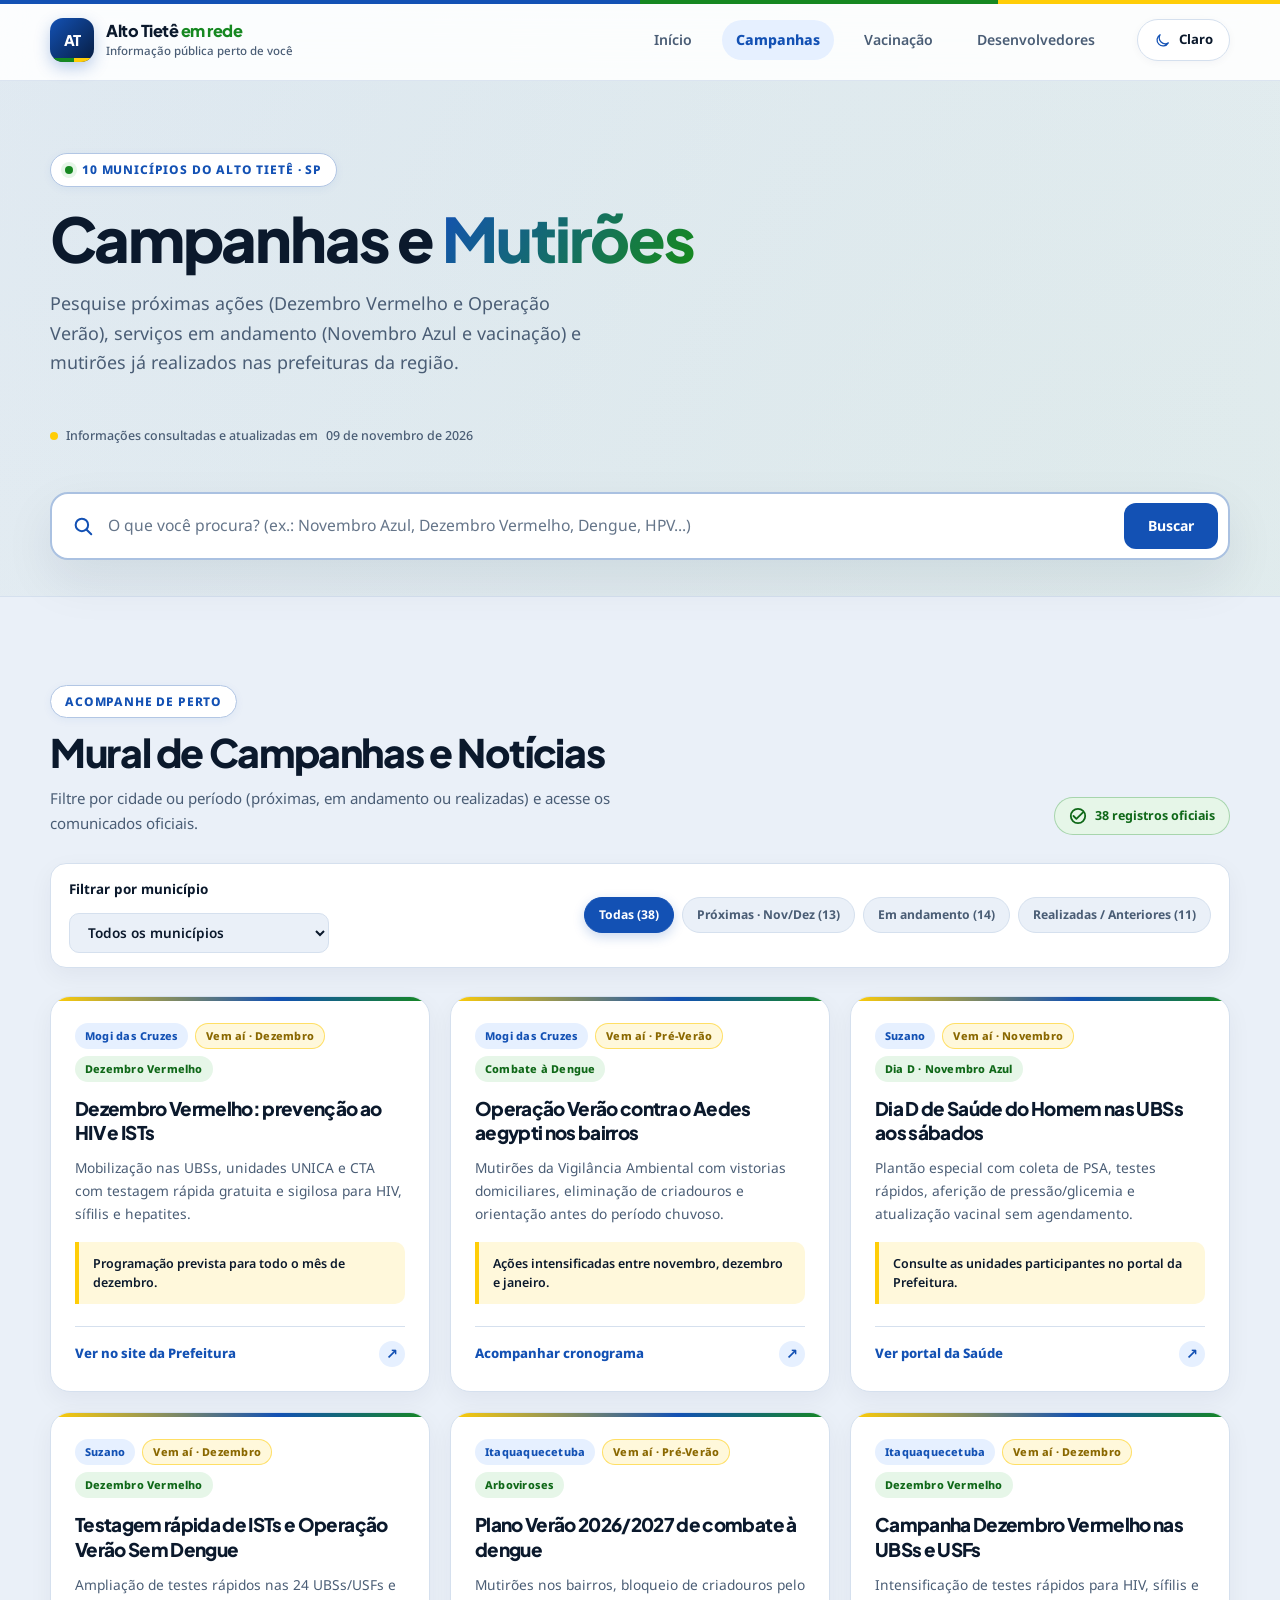
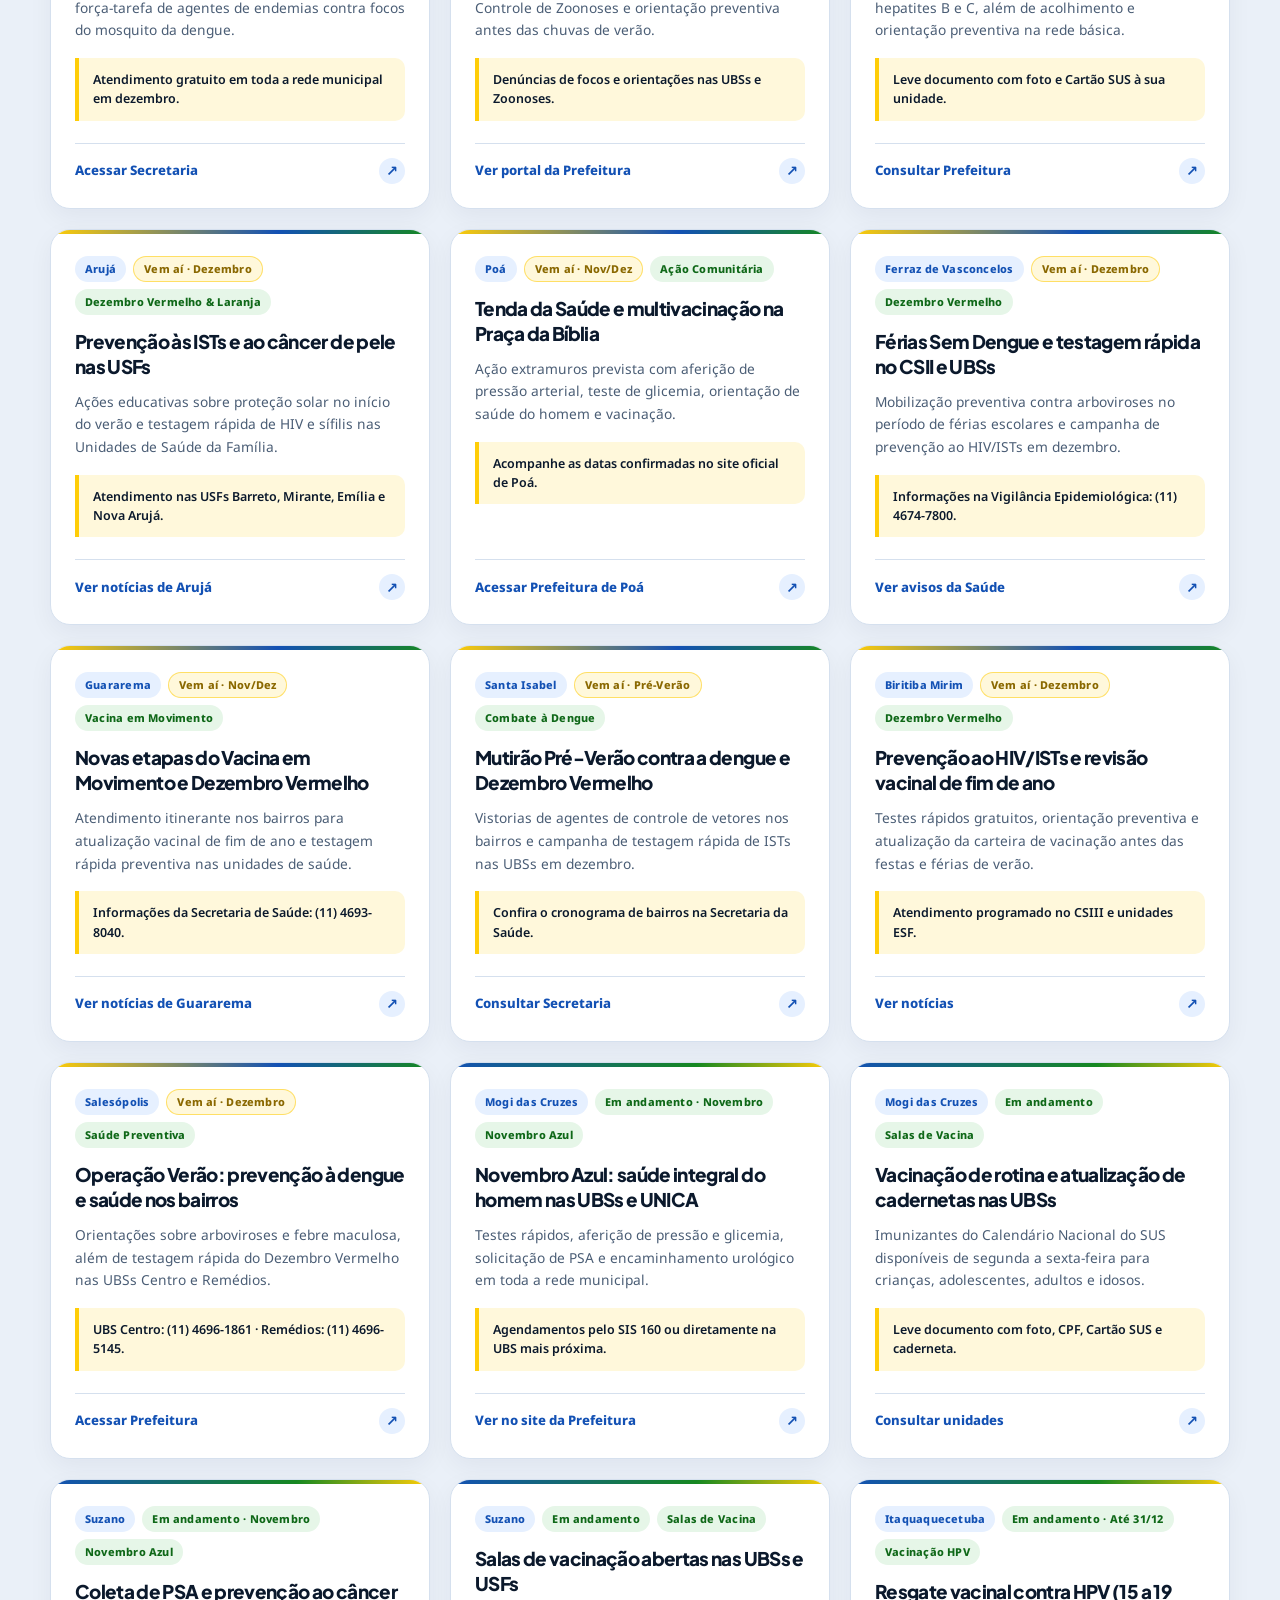
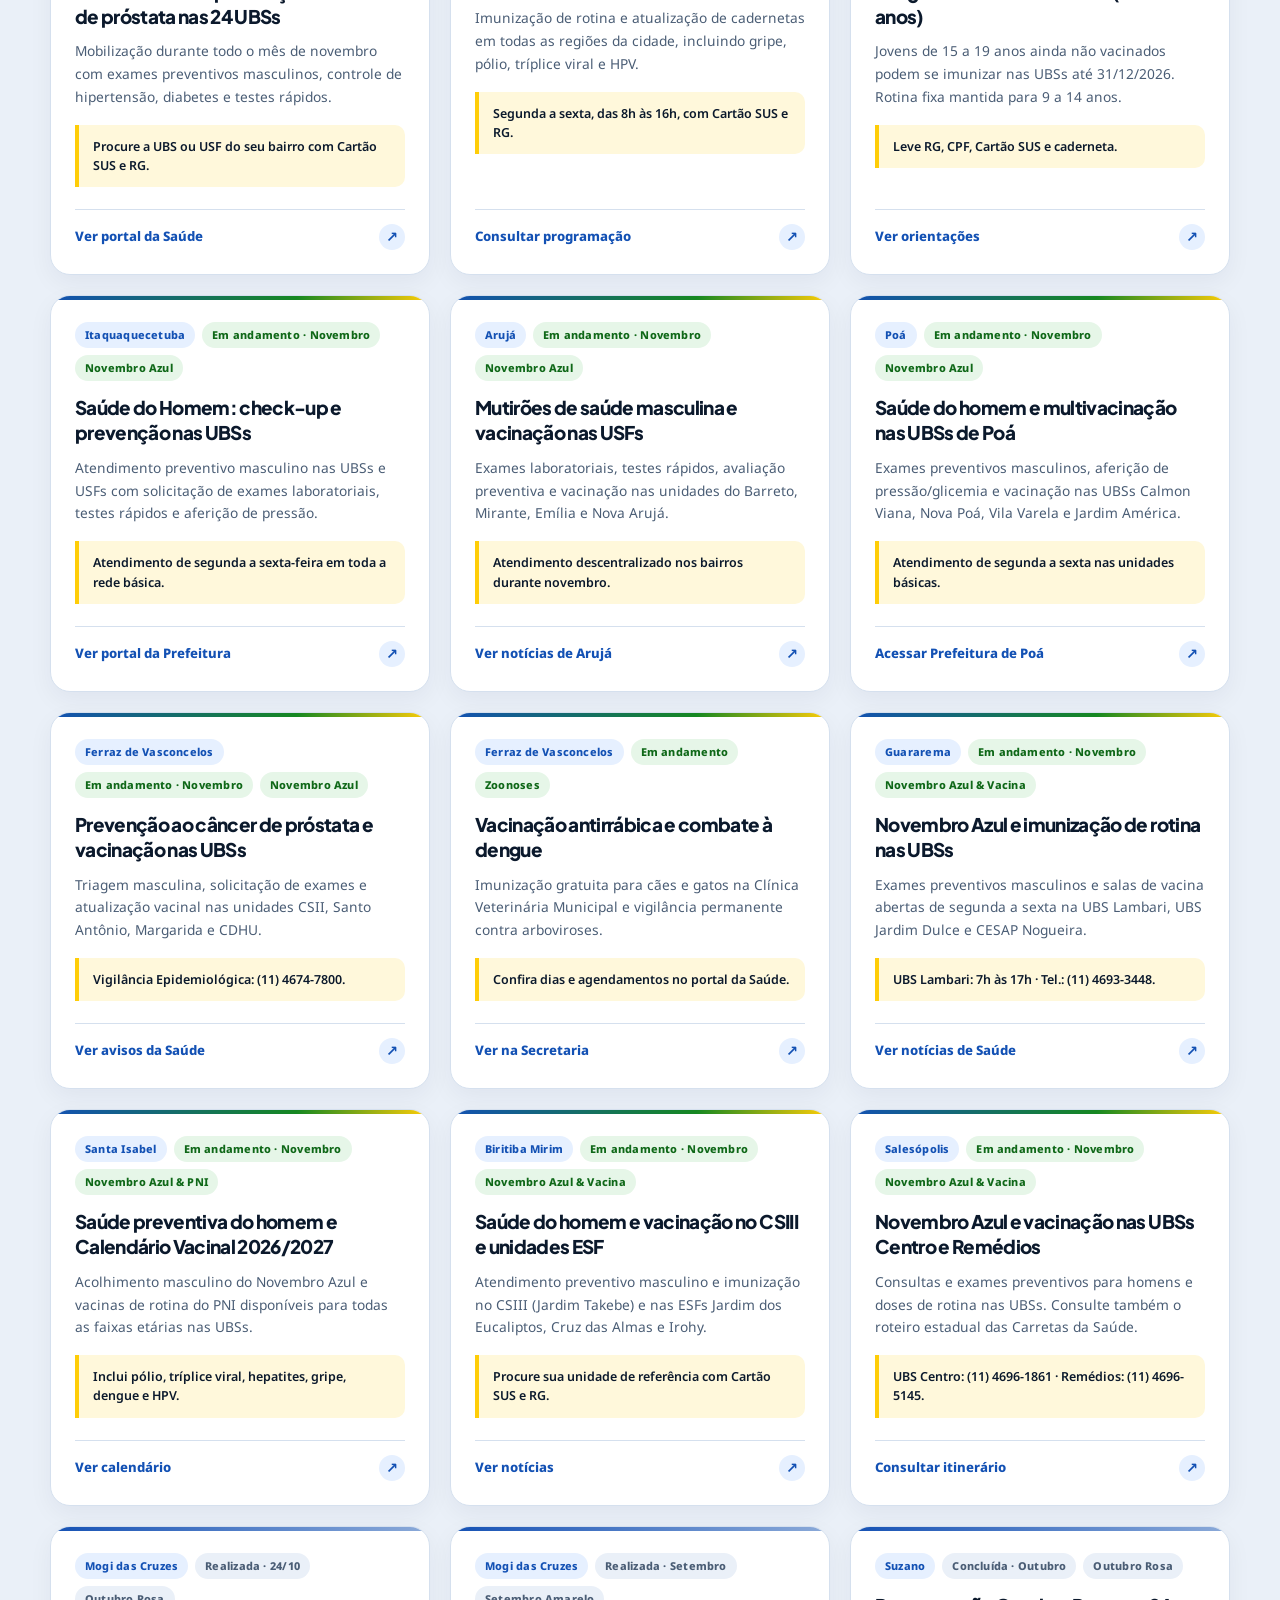
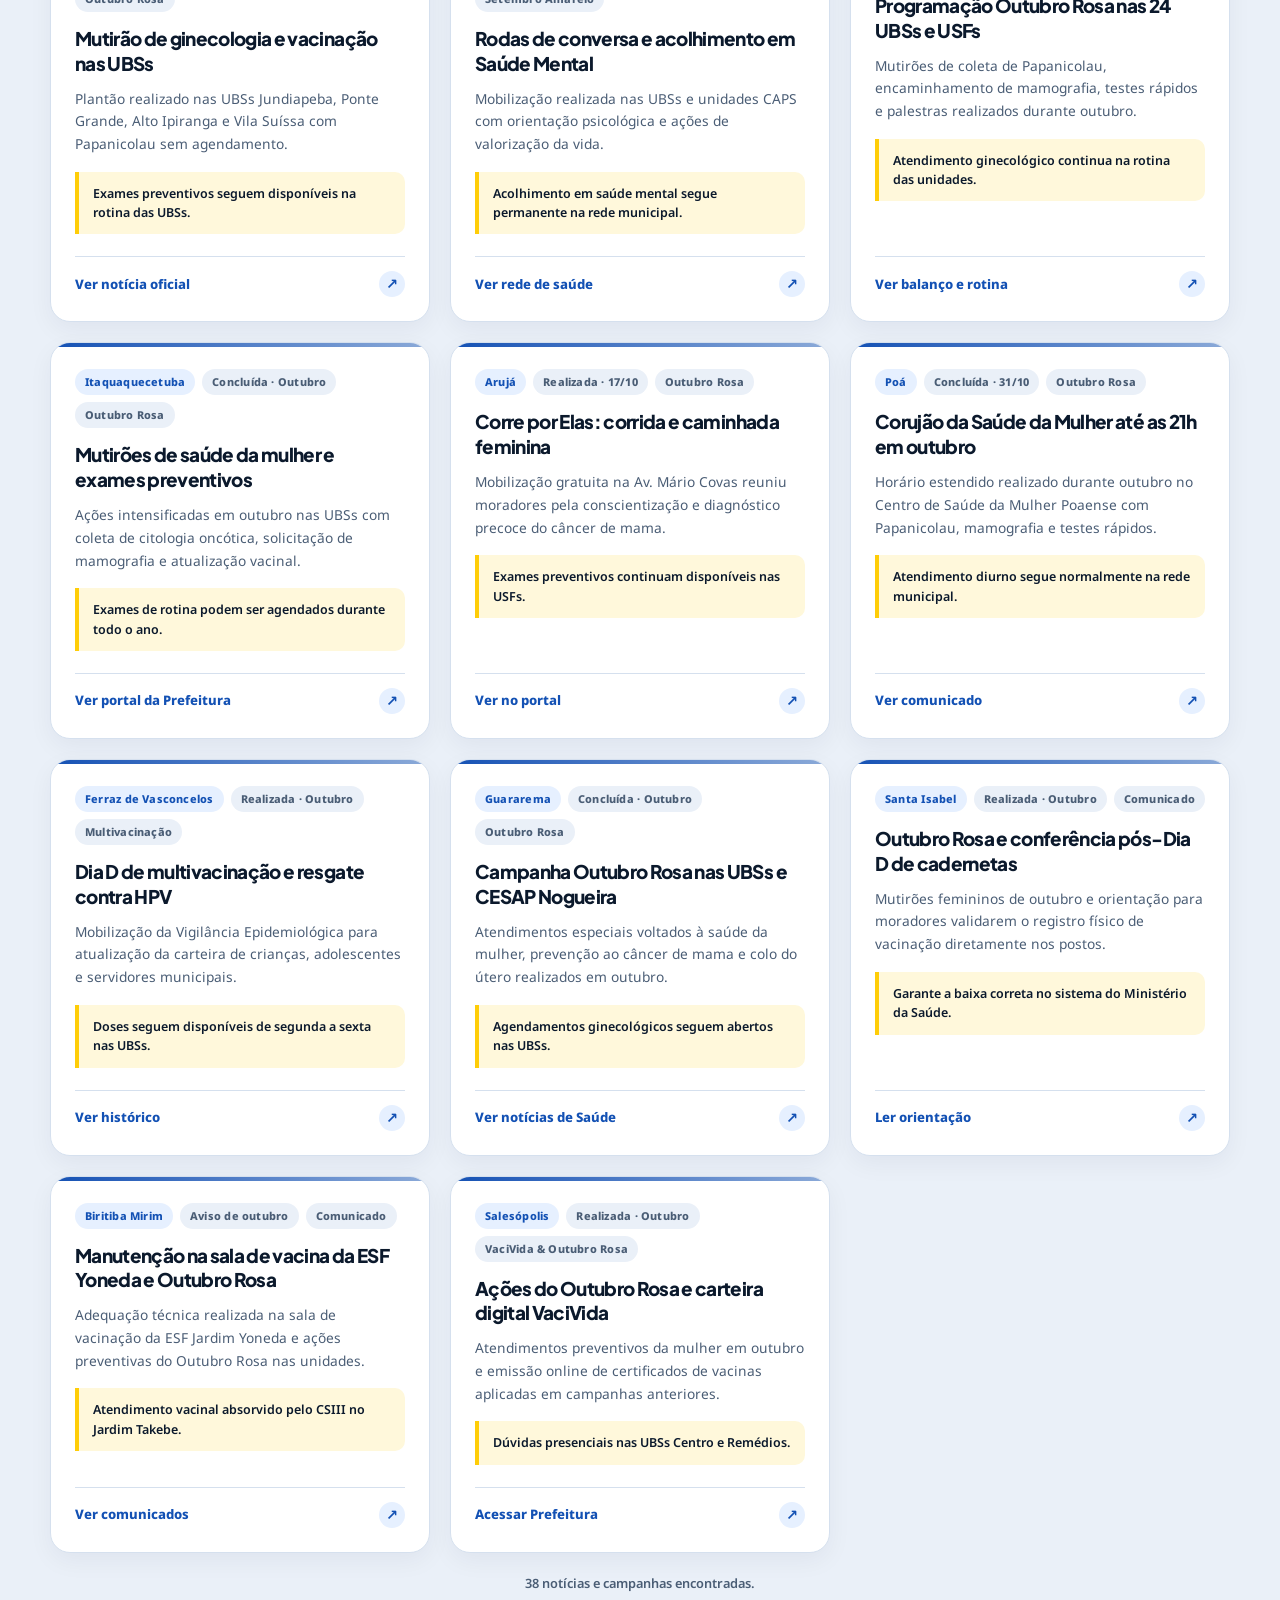
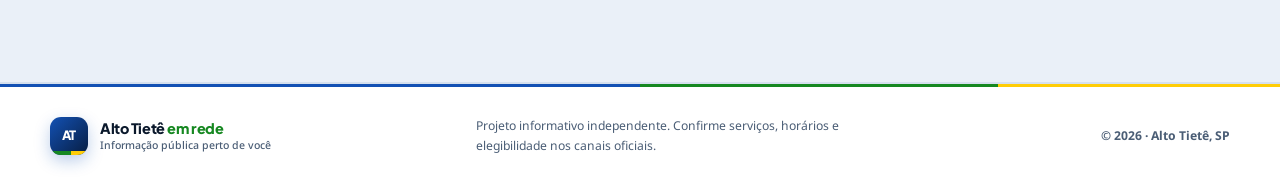
==== commit 870bf3bc: "Adição de novos projetos das prefeituras." ====
--- a/campanhas.html
+++ b/campanhas.html
@@ -57,9 +57,9 @@
                 <p class="eyebrow"><span class="status-dot"></span> 10 Municípios do Alto Tietê · SP</p>
                 <h1 id="campaigns-page-title">Campanhas e <span>Mutirões</span></h1>
                 <p class="hero-description">
-                    Pesquise ações que vão chegar em novembro, serviços em andamento e mutirões recentes nas prefeituras da região.
+                    Pesquise próximas ações (Dezembro Vermelho e Operação Verão), serviços em andamento (Novembro Azul e vacinação) e mutirões já realizados nas prefeituras da região.
                 </p>
-                <p class="source-date">Informações consultadas e atualizadas em <time datetime="2026-10-28">28 de outubro de 2026</time></p>
+                <p class="source-date">Informações consultadas e atualizadas em <time datetime="2026-11-09">09 de novembro de 2026</time></p>
             </div>
         </section>
 
@@ -72,7 +72,7 @@
                         <path d="m16 16 5 5"></path>
                     </svg>
                 </span>
-                <input id="campaign-search" name="q" type="search" placeholder="O que você procura? (ex.: Novembro Azul, HPV, Mogi...)" autocomplete="off">
+                <input id="campaign-search" name="q" type="search" placeholder="O que você procura? (ex.: Novembro Azul, Dezembro Vermelho, Dengue, HPV...)" autocomplete="off">
                 <button type="submit">Buscar</button>
             </form>
         </section>
@@ -83,11 +83,11 @@
                     <div>
                         <p class="eyebrow">Acompanhe de perto</p>
                         <h2 id="campaigns-title">Mural de Campanhas e Notícias</h2>
-                        <p class="section-description">Filtre por cidade ou período e acesse os comunicados oficiais de cada prefeitura.</p>
+                        <p class="section-description">Filtre por cidade ou período (próximas, em andamento ou realizadas) e acesse os comunicados oficiais.</p>
                     </div>
                     <span class="verified-note">
                         <svg viewBox="0 0 20 20" aria-hidden="true"><path d="m5 10 3.2 3.2L15.5 6"></path><circle cx="10" cy="10" r="8"></circle></svg>
-                        Com links oficiais
+                        38 registros oficiais
                     </span>
                 </header>
 
@@ -110,10 +110,10 @@
                     </div>
 
                     <div class="status-filter" role="group" aria-label="Filtrar por período da notícia">
-                        <button type="button" class="status-pill is-active" data-status="todas" aria-pressed="true">Todas</button>
-                        <button type="button" class="status-pill" data-status="proxima" aria-pressed="false">Vão chegar · Novembro</button>
-                        <button type="button" class="status-pill" data-status="vigente" aria-pressed="false">Em andamento</button>
-                        <button type="button" class="status-pill" data-status="recente" aria-pressed="false">Recentes / Anteriores</button>
+                        <button type="button" class="status-pill is-active" data-status="todas" aria-pressed="true">Todas (38)</button>
+                        <button type="button" class="status-pill" data-status="proxima" aria-pressed="false">Próximas · Nov/Dez (13)</button>
+                        <button type="button" class="status-pill" data-status="vigente" aria-pressed="false">Em andamento (14)</button>
+                        <button type="button" class="status-pill" data-status="recente" aria-pressed="false">Realizadas / Anteriores (11)</button>
                     </div>
                 </div>
 
--- a/styles.css
+++ b/styles.css
@@ -1500,6 +1500,108 @@
 }
 
 /* ==========================================================================
+   COORDENAÇÃO DO PROJETO
+   ========================================================================== */
+.coordinator-section {
+    padding-bottom: 24px;
+}
+
+.coordinator-card {
+    position: relative;
+    overflow: hidden;
+    display: flex;
+    align-items: center;
+    gap: 28px;
+    padding: 28px 32px;
+    border: 1px solid var(--line);
+    border-radius: var(--radius);
+    background: var(--surface);
+    box-shadow: var(--small-shadow);
+    transition: transform 0.22s ease, box-shadow 0.22s ease, border-color 0.22s ease;
+}
+
+.coordinator-card::before {
+    position: absolute;
+    inset: 0 auto 0 0;
+    width: 5px;
+    background: linear-gradient(180deg, var(--accent) 0%, var(--success) 50%, var(--brand) 100%);
+    content: "";
+}
+
+.coordinator-card:hover {
+    transform: translateY(-3px);
+    border-color: color-mix(in srgb, var(--brand) 40%, var(--line));
+    box-shadow: var(--card-hover-shadow);
+}
+
+.dev-avatar--coord {
+    width: 98px;
+    height: 98px;
+    flex-shrink: 0;
+    margin-bottom: 0;
+    background: linear-gradient(135deg, #ffcd07 0%, #168821 50%, #1351b4 100%);
+    box-shadow: 0 10px 24px rgba(19, 81, 180, 0.2);
+}
+
+.coordinator-card__body {
+    flex: 1;
+    min-width: 0;
+}
+
+.coord-badge-wrap {
+    display: flex;
+    align-items: center;
+    flex-wrap: wrap;
+    gap: 8px;
+    margin-bottom: 8px;
+}
+
+.dev-badge--coord {
+    background: var(--brand-soft);
+    color: var(--brand);
+    margin-bottom: 0;
+}
+
+:root[data-theme="dark"] .dev-badge--coord {
+    background: var(--brand-soft);
+    color: var(--brand);
+}
+
+.coord-pill {
+    display: inline-flex;
+    align-items: center;
+    min-height: 24px;
+    padding: 0 10px;
+    border-radius: 999px;
+    background: var(--surface-soft);
+    color: var(--muted);
+    font-size: 0.7rem;
+    font-weight: 700;
+}
+
+.coord-name {
+    font-size: 1.32rem;
+    font-weight: 800;
+    color: var(--text);
+    margin: 0 0 4px;
+}
+
+.coord-role {
+    font-size: 0.88rem;
+    font-weight: 700;
+    color: var(--brand);
+    margin: 0 0 10px;
+}
+
+.coord-desc {
+    margin: 0;
+    color: var(--muted);
+    font-size: 0.88rem;
+    line-height: 1.55;
+    max-width: 760px;
+}
+
+/* ==========================================================================
    RESPONSIVIDADE (TABLET E MOBILE OTIMIZADO)
    ========================================================================== */
 @media (max-width: 1040px) {
@@ -1623,29 +1725,35 @@
         box-shadow: 0 2px 6px rgba(7, 29, 65, 0.08);
     }
 
+    /* Oculta textos decorativos e repetitivos no celular para um visual clean */
+    .eyebrow,
+    .source-date,
+    .verified-note,
+    .section-description,
+    .hero-panel__text,
+    .hero-panel__footnote,
+    .dev-badge,
+    .card-meta .card-category {
+        display: none;
+    }
+
     /* Hero compacto no celular */
     .hero,
     .dev-hero {
-        gap: 18px;
-        padding-block: 20px 16px;
-    }
-
-    .eyebrow {
-        margin-bottom: 10px;
-        padding: 4px 11px;
-        font-size: 0.68rem;
+        gap: 16px;
+        padding-block: 18px 14px;
     }
 
     h1 {
-        margin-bottom: 10px;
-        font-size: clamp(1.65rem, 6.8vw, 2.15rem);
+        margin-bottom: 8px;
+        font-size: clamp(1.55rem, 6.4vw, 2rem);
         line-height: 1.15;
     }
 
     .hero-description {
-        margin-bottom: 16px;
-        font-size: 0.9rem;
-        line-height: 1.55;
+        margin-bottom: 14px;
+        font-size: 0.88rem;
+        line-height: 1.5;
     }
 
     .hero-actions {
@@ -1661,31 +1769,19 @@
         font-size: 0.82rem;
     }
 
-    .source-date {
-        margin-top: 12px;
-        font-size: 0.72rem;
-    }
-
-    /* Painel Regional compacto com cidades deslizáveis em 1 linha */
+    /* Painel Regional super limpo com cidades deslizáveis em 1 linha */
     .hero-panel {
-        padding: 16px;
-        border-radius: 18px;
-    }
-
-    .panel-icon {
-        width: 38px;
-        height: 38px;
-        border-radius: 11px;
+        padding: 14px 16px;
+        border-radius: 16px;
+    }
+
+    .hero-panel__top {
+        display: none;
     }
 
     .hero-panel__title {
-        margin: 12px 0 4px;
-        font-size: 1.12rem;
-    }
-
-    .hero-panel__text {
-        margin-bottom: 12px;
-        font-size: 0.8rem;
+        margin: 0 0 10px;
+        font-size: 0.95rem;
     }
 
     .region-tags {
@@ -1694,7 +1790,7 @@
         overflow-x: auto;
         gap: 7px;
         margin-inline: -4px;
-        padding: 2px 4px 6px;
+        padding: 2px 4px 4px;
         -webkit-overflow-scrolling: touch;
         scrollbar-width: none;
     }
@@ -1705,17 +1801,11 @@
 
     .region-tag {
         flex: 0 0 auto;
-        min-height: 36px;
-        padding: 6px 13px;
+        min-height: 34px;
+        padding: 5px 12px;
         border-radius: 999px;
-        font-size: 0.76rem;
+        font-size: 0.75rem;
         white-space: nowrap;
-    }
-
-    .hero-panel__footnote {
-        margin-top: 10px;
-        padding-top: 10px;
-        font-size: 0.7rem;
     }
 
     /* Barra de busca em linha única no celular */
@@ -1828,17 +1918,17 @@
     }
 
     .campaign-card {
-        padding: 18px 16px 16px;
+        padding: 16px;
         border-radius: 16px;
     }
 
     .card-meta {
+        justify-content: space-between;
         gap: 6px;
-        margin-bottom: 10px;
+        margin-bottom: 8px;
     }
 
     .card-city,
-    .card-category,
     .card-status {
         min-height: 24px;
         padding: 0 9px;
@@ -1846,81 +1936,108 @@
     }
 
     .campaign-card h3 {
-        font-size: 1.05rem;
+        font-size: 1rem;
+        margin-bottom: 6px;
+    }
+
+    .campaign-card__summary {
+        font-size: 0.84rem;
+        line-height: 1.5;
         margin-bottom: 8px;
     }
 
-    .campaign-card__summary {
-        font-size: 0.86rem;
-        line-height: 1.58;
+    .campaign-card__detail {
+        padding: 0;
+        border-left: 0;
+        background: transparent;
+        color: var(--muted);
+        font-size: 0.76rem;
+        font-weight: 500;
         margin-bottom: 12px;
     }
 
-    .campaign-card__detail {
-        padding: 10px 12px;
-        font-size: 0.78rem;
-        margin-bottom: 14px;
-    }
-
     .campaign-card__link {
-        padding: 10px 12px;
+        padding: 9px 12px;
         border: 1px solid var(--line);
         border-radius: 10px;
         background: var(--surface-soft);
-        font-size: 0.8rem;
+        font-size: 0.78rem;
     }
 
     /* Cartões de Desenvolvedores em formato horizontal moderno no celular */
     .team-grid {
         grid-template-columns: 1fr;
-        gap: 12px;
+        gap: 10px;
+    }
+
+    /* Coordenação em formato amigável no celular */
+    .coordinator-card {
+        flex-direction: column;
+        text-align: center;
+        padding: 22px 18px;
+        gap: 16px;
+    }
+
+    .coordinator-card::before {
+        inset: 0 0 auto 0;
+        width: 100%;
+        height: 4px;
+    }
+
+    .coord-badge-wrap {
+        justify-content: center;
+    }
+
+    .dev-avatar--coord {
+        width: 76px;
+        height: 76px;
+    }
+
+    .coord-name {
+        font-size: 1.15rem;
+    }
+
+    .coord-desc {
+        font-size: 0.82rem;
     }
 
     .dev-card {
         display: grid;
-        grid-template-columns: 68px minmax(0, 1fr);
+        grid-template-columns: 60px minmax(0, 1fr);
         align-items: center;
         column-gap: 14px;
-        row-gap: 4px;
+        row-gap: 2px;
         text-align: left;
-        padding: 16px;
+        padding: 14px;
         border-radius: 16px;
     }
 
     .dev-avatar {
-        grid-row: 1 / 5;
-        width: 68px;
-        height: 68px;
+        grid-row: 1 / 4;
+        width: 60px;
+        height: 60px;
         margin-bottom: 0;
     }
 
     .dev-avatar__fallback {
-        font-size: 1.05rem;
-    }
-
-    .dev-badge {
-        justify-self: start;
-        margin-bottom: 2px;
-        min-height: 20px;
-        padding: 0 8px;
-        font-size: 0.6rem;
+        font-size: 0.98rem;
     }
 
     .dev-name {
-        font-size: 0.98rem;
+        font-size: 0.95rem;
         margin-bottom: 0;
     }
 
     .dev-role {
-        font-size: 0.76rem;
-        margin-bottom: 8px;
+        font-size: 0.74rem;
+        margin-bottom: 6px;
     }
 
     .dev-linkedin {
-        min-height: 36px;
+        min-height: 34px;
         padding: 0 12px;
         border-radius: 9px;
-        font-size: 0.76rem;
+        font-size: 0.75rem;
     }
 
     /* Vacinação e Fontes Oficiais */
